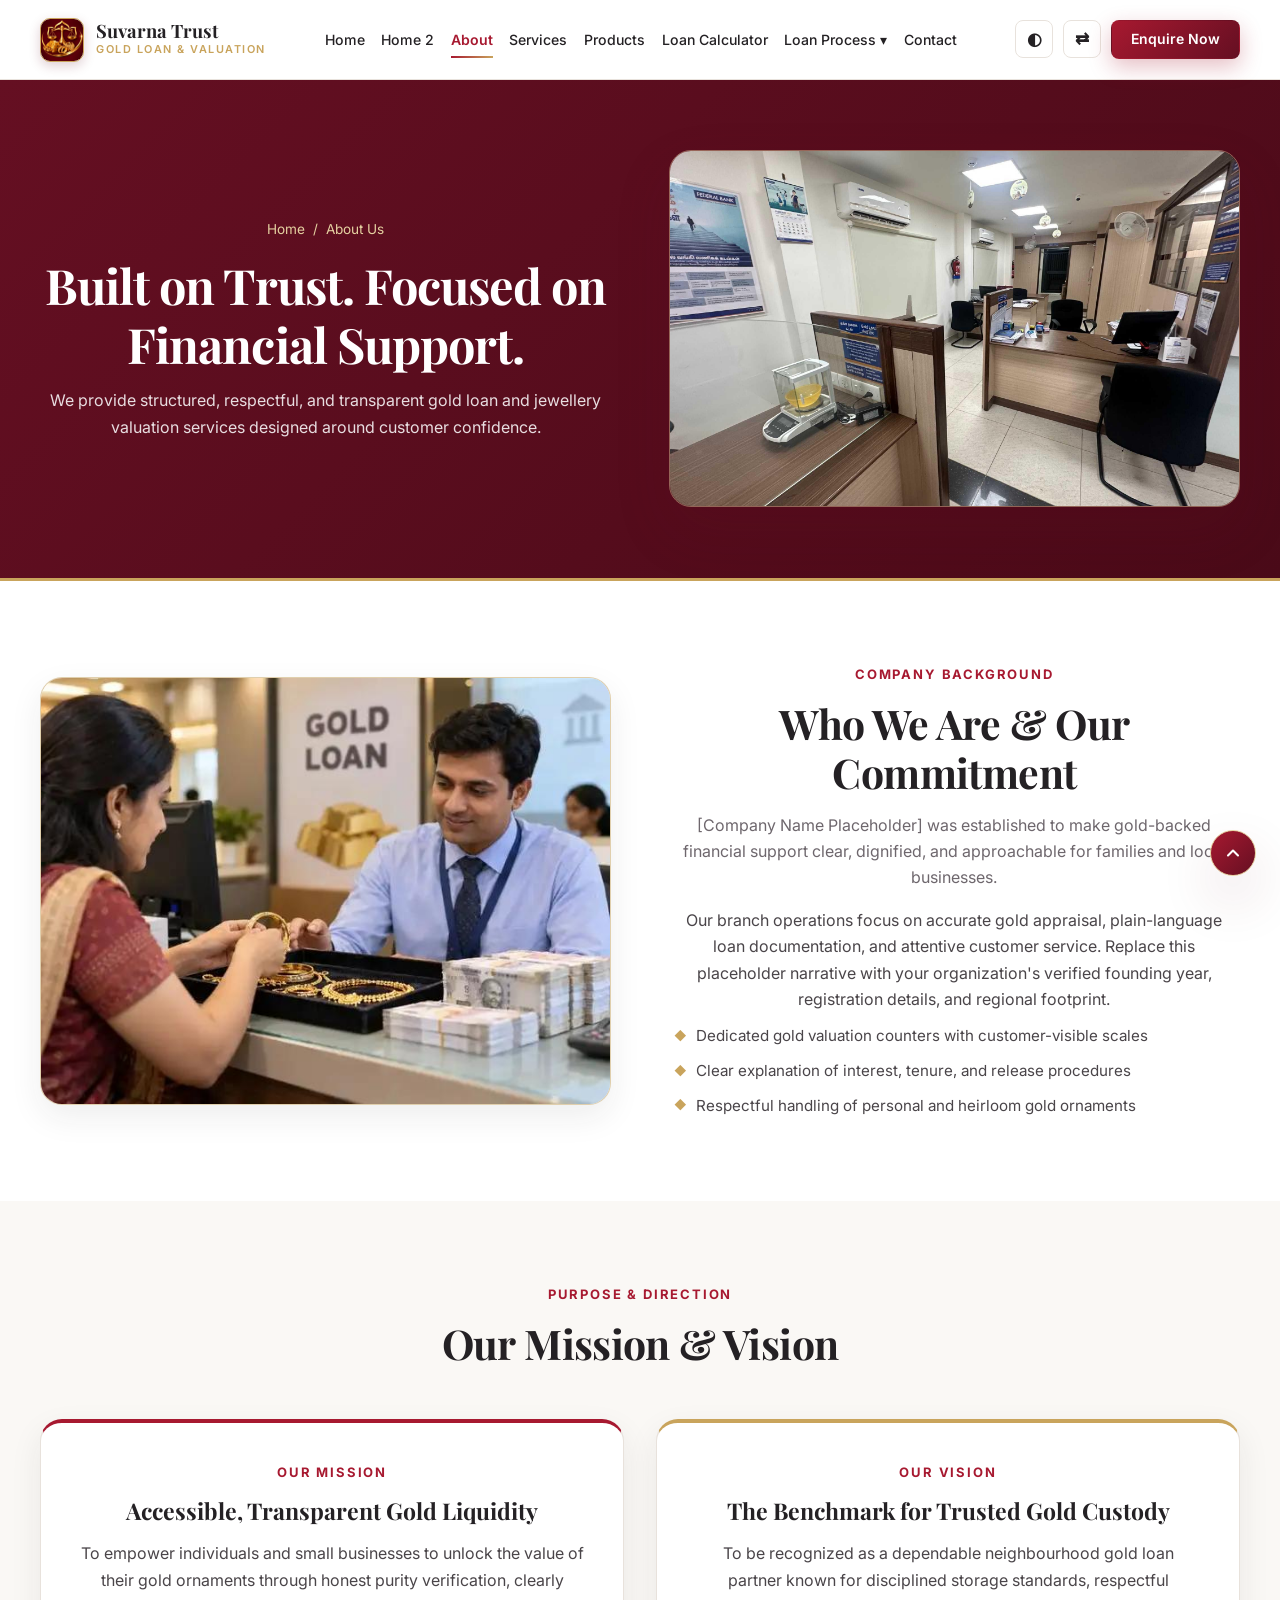
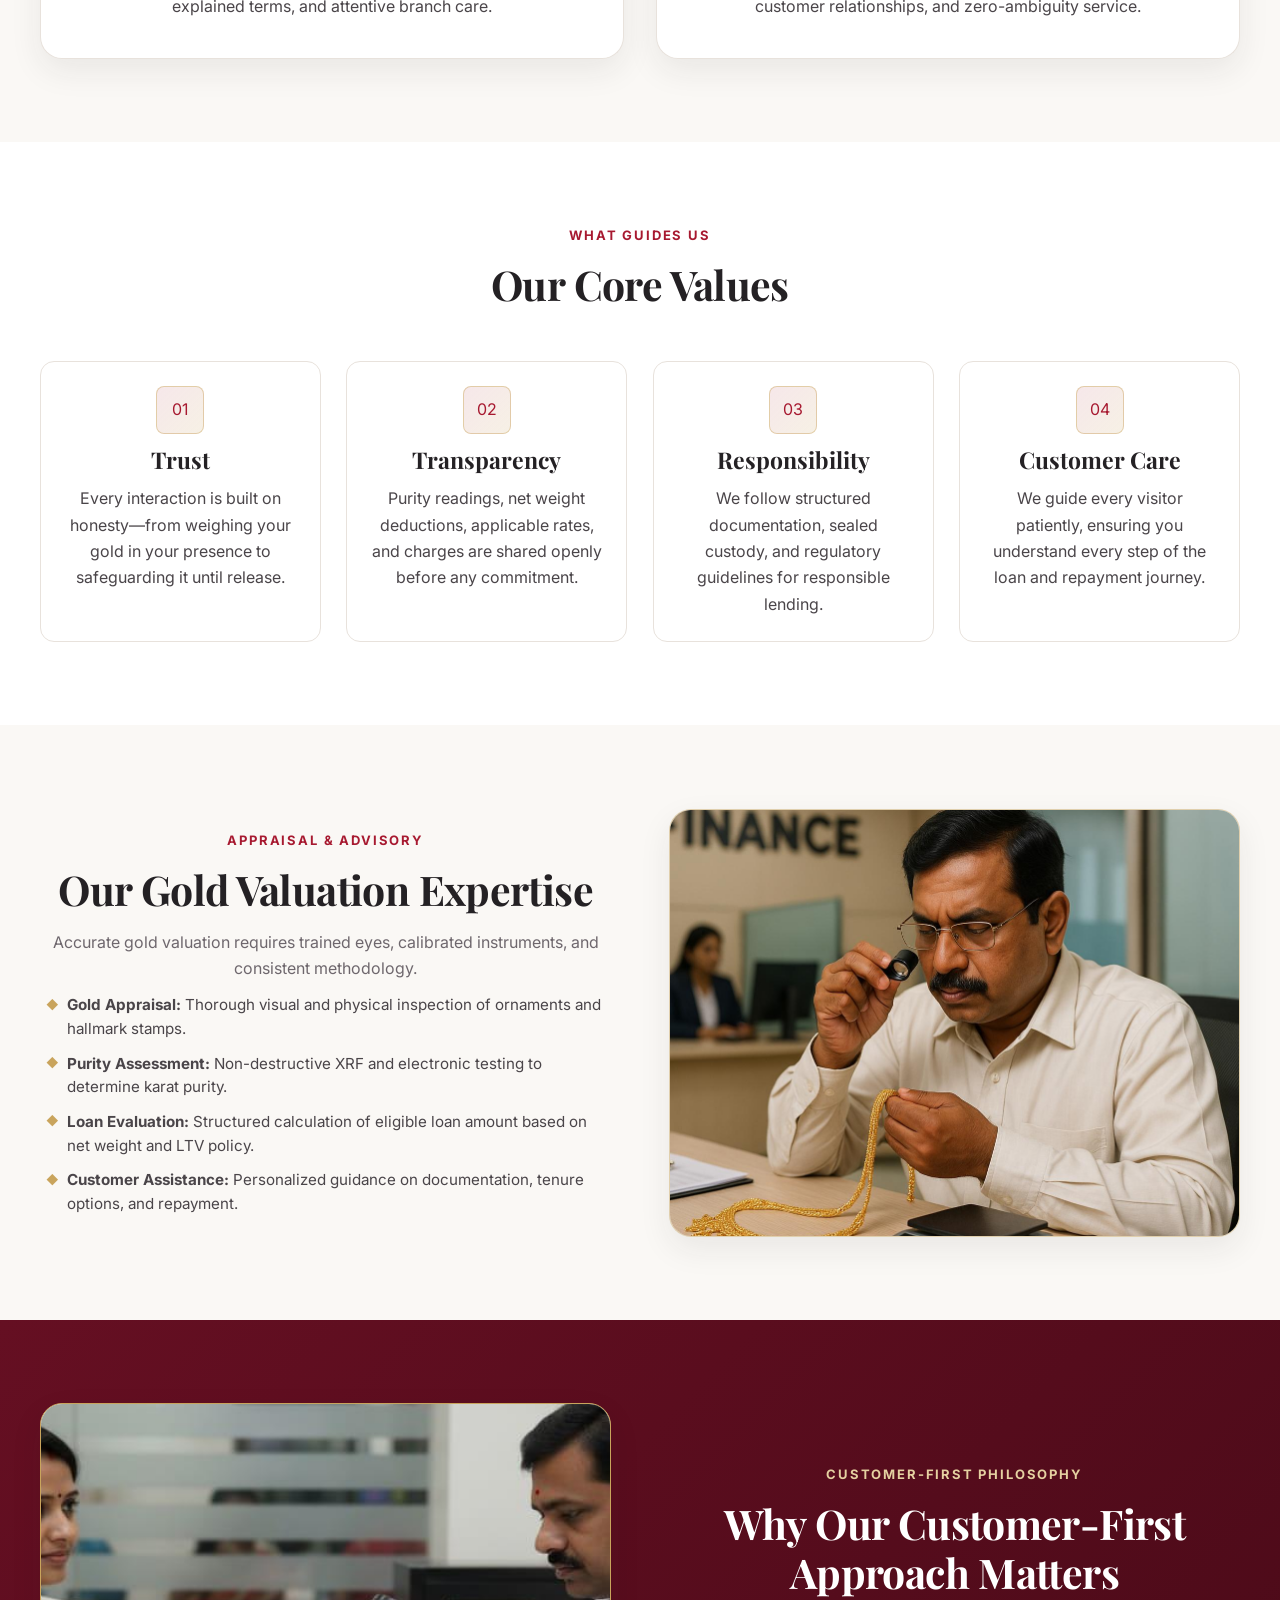
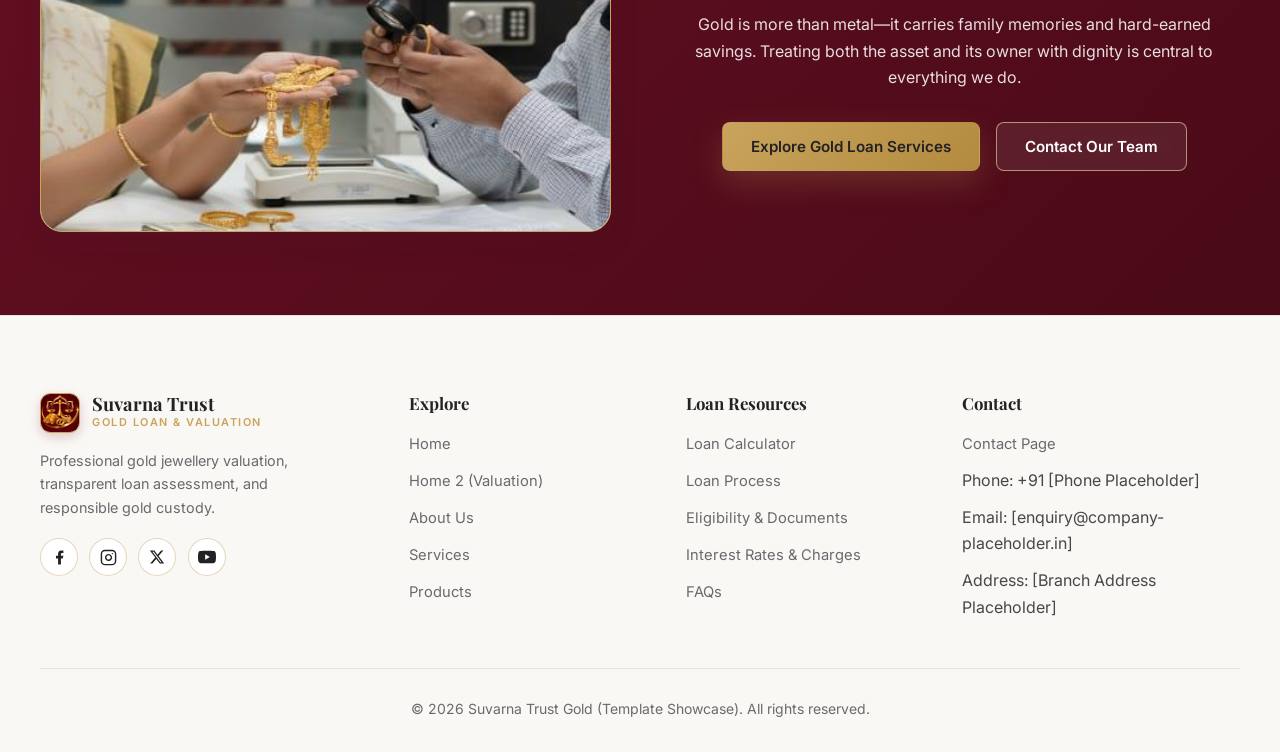
==== about.html @ f3087617 "Initial commit: Suvarna Trust Gold Loan & Pawn Broker website" ====
<!DOCTYPE html>
<html lang="en" dir="ltr" data-theme="light">
<head>
  <meta charset="UTF-8">
  <meta name="viewport" content="width=device-width, initial-scale=1.0">
  <title>About Us | Suvarna Trust Gold</title>
  <meta name="description" content="Learn about Suvarna Trust Gold's mission, vision, core values, and transparent gold appraisal expertise.">
  <link rel="icon" type="image/svg+xml" href="favicon.svg">
  <link rel="preconnect" href="https://fonts.googleapis.com">
  <link rel="preconnect" href="https://fonts.gstatic.com" crossorigin>
  <link href="https://fonts.googleapis.com/css2?family=Cormorant+Garamond:wght@600;700&family=Inter:wght@400;500;600;700&family=Manrope:wght@500;600;700&family=Playfair+Display:wght@600;700&display=swap" rel="stylesheet">
  <link rel="stylesheet" href="assets/css/style.css">
</head>
<body>

  <header class="site-header">
    <div class="container nav-inner">
      <a href="index.html" class="brand-logo" aria-label="Suvarna Trust Gold Home">
        <img src="images/brand-logo.jpg" alt="Suvarna Trust Logo" class="brand-logo-img">
        <span class="brand-text"><span class="brand-name">Suvarna Trust</span><span class="brand-tagline">Gold Loan &amp; Valuation</span></span>
      </a>
      <nav class="desktop-nav" aria-label="Main Navigation">
        <a href="index.html" class="nav-link">Home</a>
        <a href="home-2.html" class="nav-link">Home 2</a>
        <a href="about.html" class="nav-link active">About</a>
        <a href="services.html" class="nav-link">Services</a>
        <a href="products.html" class="nav-link">Products</a>
        <a href="loan-calculator.html" class="nav-link">Loan Calculator</a>
        <div class="nav-dropdown">
          <a href="loan-process.html" class="nav-link">Loan Process ▾</a>
          <div class="nav-dropdown-menu">
            <a href="loan-process.html">6-Step Loan Process</a>
            <a href="eligibility.html">Eligibility &amp; Documents</a>
            <a href="interest-rates.html">Interest Rates &amp; Charges</a>
            <a href="faqs.html">Frequently Asked Questions</a>
          </div>
        </div>
        <a href="contact.html" class="nav-link">Contact</a>
      </nav>
      <div class="nav-actions">
        <button type="button" class="icon-btn desktop-only" data-theme-toggle aria-label="Toggle dark mode"><span aria-hidden="true">◐</span> <span class="toggle-label">Dark</span></button>
        <button type="button" class="icon-btn desktop-only" data-rtl-toggle aria-label="Toggle RTL direction"><span aria-hidden="true">⇄</span> <span class="toggle-label">RTL</span></button>
        <button type="button" class="btn btn-primary btn-sm desktop-only" data-open-enquiry data-topic="About Page Enquiry">Enquire Now</button>
        <button type="button" class="hamburger-btn" data-drawer-open aria-label="Open mobile menu" aria-expanded="false">
          <svg width="22" height="22" viewBox="0 0 24 24" fill="none" stroke="currentColor" stroke-width="2"><line x1="3" y1="6" x2="21" y2="6"/><line x1="3" y1="12" x2="21" y2="12"/><line x1="3" y1="18" x2="21" y2="18"/></svg>
        </button>
      </div>
    </div>
  </header>

  <div class="mobile-drawer-backdrop" data-drawer-backdrop></div>
  <aside class="mobile-drawer" data-mobile-drawer aria-label="Mobile Navigation">
    <div class="mobile-drawer-header"><span class="brand-name">Suvarna Trust</span><button type="button" class="icon-btn" data-drawer-close aria-label="Close menu">✕</button></div>
    <nav class="mobile-nav-list">
      <a href="index.html">Home</a>
      <a href="home-2.html">Home 2</a>
      <a href="about.html" class="active">About</a>
      <a href="services.html">Services</a>
      <a href="products.html">Products</a>
      <a href="loan-calculator.html">Loan Calculator</a>
      <div class="mobile-dropdown">
        <button type="button" class="mobile-dropdown-trigger" data-mobile-dropdown-toggle aria-expanded="false">
          <span>Loan Process</span>
          <span class="mobile-dropdown-arrow" aria-hidden="true">
            <svg width="15" height="15" viewBox="0 0 24 24" fill="none" stroke="currentColor" stroke-width="2.5" stroke-linecap="round" stroke-linejoin="round"><polyline points="6 9 12 15 18 9"/></svg>
          </span>
        </button>
        <div class="mobile-dropdown-menu">
          <a href="loan-process.html">6-Step Loan Process</a>
          <a href="eligibility.html">Eligibility &amp; Documents</a>
          <a href="interest-rates.html">Interest Rates &amp; Charges</a>
          <a href="faqs.html">Frequently Asked Questions</a>
        </div>
      </div>
      <a href="contact.html">Contact</a>
    </nav>
    <div class="mobile-drawer-controls">
      <button type="button" class="icon-btn" data-theme-toggle style="flex:1">◐ <span class="toggle-label">Dark</span></button>
      <button type="button" class="icon-btn" data-rtl-toggle style="flex:1">⇄ <span class="toggle-label">RTL</span></button>
    </div>
    <button type="button" class="btn btn-primary" data-open-enquiry data-topic="Mobile Drawer Enquiry" style="width:100%">Enquire Now</button>
  </aside>

  <main>
    <!-- SECTION 01 — ABOUT HERO (image-28.png) -->
    <section class="page-hero">
      <div class="container grid-split">
        <div>
          <nav class="breadcrumb" aria-label="Breadcrumb"><a href="index.html">Home</a> <span>/</span> <span>About Us</span></nav>
          <h1>Built on Trust. Focused on Financial Support.</h1>
          <p>We provide structured, respectful, and transparent gold loan and jewellery valuation services designed around customer confidence.</p>
        </div>
        <div class="page-hero-media">
          <img src="images/image-28.png" alt="Professional gold loan branch counter and enclosed appraisal station">
        </div>
      </div>
    </section>

    <!-- SECTION 02 — OUR COMPANY STORY (image-2.png) -->
    <section class="section">
      <div class="container grid-split">
        <div class="feature-image-frame reveal">
          <img src="images/image-2.png" alt="Customer consulting with gold loan officer at branch desk" loading="lazy">
        </div>
        <div class="reveal">
          <span class="section-eyebrow">Company Background</span>
          <h2>Who We Are &amp; Our Commitment</h2>
          <p class="section-lead">[Company Name Placeholder] was established to make gold-backed financial support clear, dignified, and approachable for families and local businesses.</p>
          <p class="mt-2">Our branch operations focus on accurate gold appraisal, plain-language loan documentation, and attentive customer service. Replace this placeholder narrative with your organization's verified founding year, registration details, and regional footprint.</p>
          <ul class="spec-list mt-3">
            <li>Dedicated gold valuation counters with customer-visible scales</li>
            <li>Clear explanation of interest, tenure, and release procedures</li>
            <li>Respectful handling of personal and heirloom gold ornaments</li>
          </ul>
        </div>
      </div>
    </section>

    <!-- SECTION 03 — OUR MISSION & VISION (2 large visual panels) -->
    <section class="section section-alt">
      <div class="container">
        <div class="section-header centered reveal">
          <span class="section-eyebrow">Purpose &amp; Direction</span>
          <h2>Our Mission &amp; Vision</h2>
        </div>
        <div class="grid-2">
          <article class="panel reveal" style="border-top:4px solid var(--ruby);">
            <span class="section-eyebrow">Our Mission</span>
            <h3>Accessible, Transparent Gold Liquidity</h3>
            <p class="mt-2">To empower individuals and small businesses to unlock the value of their gold ornaments through honest purity verification, clearly explained terms, and attentive branch care.</p>
          </article>
          <article class="panel reveal" style="border-top:4px solid var(--champagne);">
            <span class="section-eyebrow">Our Vision</span>
            <h3>The Benchmark for Trusted Gold Custody</h3>
            <p class="mt-2">To be recognized as a dependable neighbourhood gold loan partner known for disciplined storage standards, respectful customer relationships, and zero-ambiguity service.</p>
          </article>
        </div>
      </div>
    </section>

    <!-- SECTION 04 — OUR CORE VALUES (4 modules) -->
    <section class="section">
      <div class="container">
        <div class="section-header centered reveal">
          <span class="section-eyebrow">What Guides Us</span>
          <h2>Our Core Values</h2>
        </div>
        <div class="grid-4">
          <article class="card reveal" data-tilt-card>
            <div class="card-body">
              <div class="icon-box">01</div>
              <h3>Trust</h3>
              <p>Every interaction is built on honesty—from weighing your gold in your presence to safeguarding it until release.</p>
            </div>
          </article>
          <article class="card reveal" data-tilt-card>
            <div class="card-body">
              <div class="icon-box">02</div>
              <h3>Transparency</h3>
              <p>Purity readings, net weight deductions, applicable rates, and charges are shared openly before any commitment.</p>
            </div>
          </article>
          <article class="card reveal" data-tilt-card>
            <div class="card-body">
              <div class="icon-box">03</div>
              <h3>Responsibility</h3>
              <p>We follow structured documentation, sealed custody, and regulatory guidelines for responsible lending.</p>
            </div>
          </article>
          <article class="card reveal" data-tilt-card>
            <div class="card-body">
              <div class="icon-box">04</div>
              <h3>Customer Care</h3>
              <p>We guide every visitor patiently, ensuring you understand every step of the loan and repayment journey.</p>
            </div>
          </article>
        </div>
      </div>
    </section>

    <!-- SECTION 05 — OUR EXPERTISE (image-11.png) -->
    <section class="section section-alt">
      <div class="container grid-split">
        <div class="reveal">
          <span class="section-eyebrow">Appraisal &amp; Advisory</span>
          <h2>Our Gold Valuation Expertise</h2>
          <p class="section-lead">Accurate gold valuation requires trained eyes, calibrated instruments, and consistent methodology.</p>
          <ul class="spec-list mt-3">
            <li><strong>Gold Appraisal:</strong> Thorough visual and physical inspection of ornaments and hallmark stamps.</li>
            <li><strong>Purity Assessment:</strong> Non-destructive XRF and electronic testing to determine karat purity.</li>
            <li><strong>Loan Evaluation:</strong> Structured calculation of eligible loan amount based on net weight and LTV policy.</li>
            <li><strong>Customer Assistance:</strong> Personalized guidance on documentation, tenure options, and repayment.</li>
          </ul>
        </div>
        <div class="feature-image-frame reveal">
          <img src="images/image-11.png" alt="Senior gold appraiser inspecting gold necklace with jeweller loupe" loading="lazy">
        </div>
      </div>
    </section>

    <!-- SECTION 06 — WHY OUR APPROACH MATTERS (image-27.png) -->
    <section class="section section-burgundy">
      <div class="container grid-split">
        <div class="feature-image-frame reveal" style="border-color:var(--champagne);">
          <img src="images/image-27.png" alt="Customer and appraiser inspecting gold bangles together at branch" loading="lazy">
        </div>
        <div class="reveal">
          <span class="section-eyebrow">Customer-First Philosophy</span>
          <h2>Why Our Customer-First Approach Matters</h2>
          <p class="section-lead">Gold is more than metal—it carries family memories and hard-earned savings. Treating both the asset and its owner with dignity is central to everything we do.</p>
          <div class="btn-group mt-4">
            <a href="services.html" class="btn btn-gold">Explore Gold Loan Services</a>
            <a href="contact.html" class="btn btn-outline-light">Contact Our Team</a>
          </div>
        </div>
      </div>
    </section>
  </main>
  <footer class="site-footer">
    <div class="container">
      <div class="footer-grid">
        <div>
          <a href="index.html" class="brand-logo mb-2">
            <img src="images/brand-logo.jpg" alt="Suvarna Trust Logo" class="brand-logo-img is-footer">
            <span class="brand-text">
              <span class="brand-name">Suvarna Trust</span>
              <span class="brand-tagline">Gold Loan &amp; Valuation</span>
            </span>
          </a>
          <p style="font-size:0.9rem;color:var(--text-muted);max-width:300px;">Professional gold jewellery valuation, transparent loan assessment, and responsible gold custody.</p>
          <div class="social-links" aria-label="Social Media Links">
            <a href="contact.html" class="social-link" aria-label="Facebook" title="Facebook">
              <svg width="17" height="17" viewBox="0 0 24 24" fill="currentColor" aria-hidden="true"><path d="M14 13.5h2.5l1-4H14v-2c0-1.03 0-2 2-2h1.5V2.14c-.326-.043-1.557-.14-2.857-.14C11.928 2 10 3.657 10 6.7v2.8H7v4h3V22h4v-8.5z"/></svg>
            </a>
            <a href="contact.html" class="social-link" aria-label="Instagram" title="Instagram">
              <svg width="17" height="17" viewBox="0 0 24 24" fill="none" stroke="currentColor" stroke-width="2" stroke-linecap="round" stroke-linejoin="round" aria-hidden="true"><rect x="2" y="2" width="20" height="20" rx="5" ry="5"/><path d="M16 11.37A4 4 0 1 1 12.63 8 4 4 0 0 1 16 11.37z"/><line x1="17.5" y1="6.5" x2="17.51" y2="6.5"/></svg>
            </a>
            <a href="contact.html" class="social-link" aria-label="X" title="X">
              <svg width="16" height="16" viewBox="0 0 24 24" fill="currentColor" aria-hidden="true"><path d="M18.244 2.25h3.308l-7.227 8.26 8.502 11.24H16.17l-5.214-6.817L4.99 21.75H1.68l7.73-8.835L1.254 2.25H8.08l4.713 6.231zm-1.161 17.52h1.833L7.084 4.126H5.117z"/></svg>
            </a>
            <a href="contact.html" class="social-link" aria-label="YouTube" title="YouTube">
              <svg width="18" height="18" viewBox="0 0 24 24" fill="currentColor" aria-hidden="true"><path d="M23.498 6.186a3.016 3.016 0 0 0-2.122-2.136C19.505 3.545 12 3.545 12 3.545s-7.505 0-9.377.505A3.017 3.017 0 0 0 .502 6.186C0 8.07 0 12 0 12s0 3.93.502 5.814a3.016 3.016 0 0 0 2.122 2.136c1.871.505 9.376.505 9.376.505s7.505 0 9.377-.505a3.015 3.015 0 0 0 2.122-2.136C24 15.93 24 12 24 12s0-3.93-.502-5.814zM9.545 15.568V8.432L15.818 12l-6.273 3.568z"/></svg>
            </a>
          </div>
        </div>
        <div>
          <h4 class="footer-heading">Explore</h4>
          <ul class="footer-links">
            <li><a href="index.html">Home</a></li>
            <li><a href="home-2.html">Home 2 (Valuation)</a></li>
            <li><a href="about.html">About Us</a></li>
            <li><a href="services.html">Services</a></li>
            <li><a href="products.html">Products</a></li>
          </ul>
        </div>
        <div>
          <h4 class="footer-heading">Loan Resources</h4>
          <ul class="footer-links">
            <li><a href="loan-calculator.html">Loan Calculator</a></li>
            <li><a href="loan-process.html">Loan Process</a></li>
            <li><a href="eligibility.html">Eligibility &amp; Documents</a></li>
            <li><a href="interest-rates.html">Interest Rates &amp; Charges</a></li>
            <li><a href="faqs.html">FAQs</a></li>
          </ul>
        </div>
        <div>
          <h4 class="footer-heading">Contact</h4>
          <ul class="footer-links">
            <li><a href="contact.html">Contact Page</a></li>
            <li>Phone: +91 [Phone Placeholder]</li>
            <li>Email: [enquiry@company-placeholder.in]</li>
            <li>Address: [Branch Address Placeholder]</li>
          </ul>
        </div>
      </div>
      <div class="footer-bottom">
        <span>© 2026 Suvarna Trust Gold (Template Showcase). All rights reserved.</span>
      </div>
    </div>
  </footer>

  <div class="modal-backdrop" id="enquiryModal" role="dialog" aria-modal="true" aria-labelledby="enquiryModalTitle">
    <div class="modal-dialog">
      <div class="modal-header"><h3 id="enquiryModalTitle">Gold Loan Enquiry</h3><button type="button" class="icon-btn" data-close-modal aria-label="Close modal">✕</button></div>
      <form data-validate-enquiry novalidate>
        <div class="form-grid">
          <div class="form-group full"><label class="form-label" for="modalEnquiryTopic">Enquiry Topic</label><input id="modalEnquiryTopic" type="text" class="form-control" value="Gold Loan Enquiry" readonly></div>
          <div class="form-group"><label class="form-label" for="m-name">Full Name *</label><input id="m-name" type="text" class="form-control" required><span class="form-error"></span></div>
          <div class="form-group"><label class="form-label" for="m-mobile">Mobile Number *</label><input id="m-mobile" type="tel" class="form-control" data-indian-mobile required><span class="form-error"></span></div>
          <div class="form-group full"><label class="form-label" for="m-notes">Notes</label><textarea id="m-notes" rows="3" class="form-control"></textarea></div>
          <div class="form-group full"><button type="submit" class="btn btn-primary" style="width:100%;">Submit Demo Enquiry</button></div>
        </div>
        <div class="form-success-banner" role="status"><strong>Demo Confirmation:</strong> Your enquiry has been validated in this demo website.</div>
      </form>
    </div>
  </div>

  <script src="assets/js/main.js"></script>
  <script src="assets/js/interactions.js"></script>
</body>
</html>
---- assets/css/style.css ----
/* ==========================================================================
   SUVARNA TRUST GOLD — PREMIUM GOLD LOAN & PAWN BROKERAGE STYLESHEET
   Colour Palette: Ruby Red (#A71930) + Burgundy (#650F22) + White + Champagne Gold (#C9A45C)
   Strict Rule: Zero Green. Full Dark/Light Mode + Full RTL/LTR Logical Properties.
   ========================================================================== */

:root {
  /* Core Brand Colours */
  --ruby: #A71930;
  --ruby-hover: #8E1428;
  --burgundy: #650F22;
  --burgundy-deep: #4A0A18;
  --secondary-red: #C52B42;
  --champagne: #C9A45C;
  --soft-gold: #E5D1A1;
  --gold-muted: rgba(201, 164, 92, 0.16);

  /* Light Mode Surfaces & Text */
  --bg-primary: #FFFFFF;
  --bg-secondary: #FAF8F5;
  --bg-tertiary: #F2F1EF;
  --bg-card: #FFFFFF;
  --bg-card-alt: #FAF8F5;
  --bg-dark-section: #650F22;
  --bg-nav-solid: rgba(255, 255, 255, 0.96);

  --text-heading: #242124;
  --text-body: #4A4549;
  --text-muted: #6E676D;
  --text-on-dark: #FFFFFF;
  --text-on-dark-muted: #E8DDE0;

  --border-color: #E8E2DC;
  --border-gold: rgba(201, 164, 92, 0.45);
  --shadow-sm: 0 4px 16px rgba(36, 33, 36, 0.05);
  --shadow-md: 0 12px 32px rgba(36, 33, 36, 0.08);
  --shadow-lg: 0 24px 56px rgba(101, 15, 34, 0.14);
  --shadow-gold: 0 12px 32px rgba(201, 164, 92, 0.22);

  /* Typography */
  --font-display: 'Playfair Display', 'Cormorant Garamond', Georgia, serif;
  --font-editorial: 'Cormorant Garamond', 'Playfair Display', Georgia, serif;
  --font-body: 'Inter', 'Manrope', -apple-system, BlinkMacSystemFont, sans-serif;

  /* Spacing & Layout */
  --container-max: 1280px;
  --nav-height: 80px;
  --radius-sm: 8px;
  --radius-md: 14px;
  --radius-lg: 22px;
  --radius-xl: 32px;

  /* Transitions */
  --ease-premium: cubic-bezier(0.22, 1, 0.36, 1);
}

[data-theme="dark"] {
  --bg-primary: #181518;
  --bg-secondary: #221E22;
  --bg-tertiary: #2C272C;
  --bg-card: #242024;
  --bg-card-alt: #2A252A;
  --bg-dark-section: #4A0A18;
  --bg-nav-solid: rgba(24, 21, 24, 0.96);

  --text-heading: #FFFFFF;
  --text-body: #E4DFE3;
  --text-muted: #B8B0B6;
  --text-on-dark: #FFFFFF;
  --text-on-dark-muted: #E8DDE0;

  --border-color: #3B343B;
  --border-gold: rgba(201, 164, 92, 0.4);
  --shadow-sm: 0 4px 16px rgba(0, 0, 0, 0.28);
  --shadow-md: 0 12px 32px rgba(0, 0, 0, 0.38);
  --shadow-lg: 0 24px 56px rgba(0, 0, 0, 0.5);
}

/* ==========================================================================
   BASE RESET & ACCESSIBILITY
   ========================================================================== */
*, *::before, *::after {
  box-sizing: border-box;
  margin: 0;
  padding: 0;
}

html {
  scroll-behavior: smooth;
  font-size: 16px;
  overflow-x: clip;
}

body {
  font-family: var(--font-body);
  background-color: var(--bg-primary);
  color: var(--text-body);
  line-height: 1.65;
  overflow-x: clip;
  padding-top: var(--nav-height);
  transition: background-color 0.35s var(--ease-premium), color 0.35s var(--ease-premium);
  -webkit-font-smoothing: antialiased;
}

img {
  display: block;
  max-width: 100%;
  height: auto;
}

a {
  color: inherit;
  text-decoration: none;
}

button, input, select, textarea {
  font-family: inherit;
  font-size: inherit;
}

ul, ol {
  list-style: none;
}

:focus-visible {
  outline: 2px solid var(--champagne);
  outline-offset: 3px;
}

/* Respect reduced motion */
@media (prefers-reduced-motion: reduce) {
  *, *::before, *::after {
    animation-duration: 0.01ms !important;
    animation-iteration-count: 1 !important;
    transition-duration: 0.01ms !important;
    scroll-behavior: auto !important;
  }
}

/* ==========================================================================
   TYPOGRAPHY & CONTAINER
   ========================================================================== */
.container {
  width: 100%;
  max-width: var(--container-max);
  margin-inline: auto;
  padding-inline: clamp(1rem, 4vw, 2.5rem);
}

h1, h2, h3, h4, .font-display {
  font-family: var(--font-display);
  color: var(--text-heading);
  line-height: 1.2;
  font-weight: 700;
  text-align: center;
}

main p {
  text-align: center;
}

h1 { font-size: clamp(2.15rem, 4.4vw, 3.85rem); letter-spacing: -0.02em; }
h2 { font-size: clamp(1.75rem, 3.2vw, 2.85rem); letter-spacing: -0.015em; }
h3 { font-size: clamp(1.2rem, 1.8vw, 1.55rem); }
h4 { font-size: clamp(1.05rem, 1.3vw, 1.25rem); }

.section-eyebrow {
  display: flex;
  align-items: center;
  justify-content: center;
  gap: 0.6rem;
  font-size: 0.8125rem;
  font-weight: 700;
  text-transform: uppercase;
  letter-spacing: 0.14em;
  color: var(--ruby);
  margin-bottom: 0.85rem;
  text-align: center;
}

[data-theme="dark"] .section-eyebrow {
  color: var(--soft-gold);
}

.section-eyebrow::before {
  display: none;
}

.section-header {
  max-width: 740px;
  margin-inline: auto;
  text-align: center;
  margin-bottom: clamp(2.25rem, 4vw, 3.5rem);
}

.section-header.centered {
  margin-inline: auto;
  text-align: center;
}

.section-lead {
  font-size: clamp(1rem, 1.25vw, 1.15rem);
  color: var(--text-muted);
  margin-top: 0.9rem;
  text-align: center;
}

.section {
  padding-block: clamp(3.75rem, 6.5vw, 6rem);
  position: relative;
}

.section-alt {
  background-color: var(--bg-secondary);
}

.section-burgundy {
  background: linear-gradient(135deg, var(--burgundy) 0%, var(--burgundy-deep) 100%);
  color: var(--text-on-dark);
}

.section-burgundy h1,
.section-burgundy h2,
.section-burgundy h3,
.section-burgundy h4 {
  color: var(--text-on-dark);
}

.section-burgundy .section-eyebrow {
  color: var(--soft-gold);
}

.section-burgundy .section-eyebrow::before {
  background: var(--champagne);
}

.section-burgundy .section-lead,
.section-burgundy p {
  color: var(--text-on-dark-muted);
}

/* ==========================================================================
   BUTTONS & INTERACTIVE CTAs
   ========================================================================== */
.btn {
  display: inline-flex;
  align-items: center;
  justify-content: center;
  gap: 0.55rem;
  padding: 0.9rem 1.75rem;
  border-radius: var(--radius-sm);
  font-weight: 600;
  font-size: 0.95rem;
  line-height: 1.2;
  cursor: pointer;
  border: 1.5px solid transparent;
  transition: transform 0.25s var(--ease-premium), background-color 0.25s ease, border-color 0.25s ease, box-shadow 0.25s ease, color 0.25s ease;
  white-space: nowrap;
}

.btn-primary {
  background: linear-gradient(135deg, var(--ruby) 0%, var(--burgundy) 100%);
  color: #FFFFFF;
  box-shadow: 0 8px 22px rgba(167, 25, 48, 0.28);
}

.btn-primary:hover {
  background: linear-gradient(135deg, var(--secondary-red) 0%, var(--ruby) 100%);
  transform: translateY(-2px);
  box-shadow: 0 12px 28px rgba(167, 25, 48, 0.36);
}

.btn-gold {
  background: linear-gradient(135deg, var(--champagne) 0%, #B38A3F 100%);
  color: #242124;
  box-shadow: var(--shadow-gold);
}

.btn-gold:hover {
  background: linear-gradient(135deg, var(--soft-gold) 0%, var(--champagne) 100%);
  transform: translateY(-2px);
}

.btn-outline {
  background: transparent;
  border-color: var(--ruby);
  color: var(--ruby);
}

[data-theme="dark"] .btn-outline {
  border-color: var(--soft-gold);
  color: var(--soft-gold);
}

.btn-outline:hover {
  background: var(--ruby);
  color: #FFFFFF;
  border-color: var(--ruby);
  transform: translateY(-2px);
}

.btn-outline-light {
  background: rgba(255, 255, 255, 0.08);
  border-color: rgba(229, 209, 161, 0.65);
  color: #FFFFFF;
  backdrop-filter: blur(8px);
}

.btn-outline-light:hover {
  background: var(--champagne);
  color: #242124;
  border-color: var(--champagne);
  transform: translateY(-2px);
}

.btn-sm {
  padding: 0.65rem 1.2rem;
  font-size: 0.875rem;
}

.btn-group {
  display: flex;
  flex-wrap: wrap;
  gap: 1rem;
  align-items: center;
  justify-content: center;
}

@media (max-width: 1080px) {
  .btn-group,
  .hero-sweep-actions {
    flex-direction: column;
    align-items: stretch;
    width: 100%;
    max-width: 320px;
    margin-inline: auto;
  }
  .btn-group .btn,
  .hero-sweep-actions .btn {
    width: 100%;
    justify-content: center;
  }
}

/* ==========================================================================
   STICKY HEADER & NAVIGATION
   ========================================================================== */
.site-header {
  position: fixed;
  top: 0;
  inset-inline: 0;
  width: 100%;
  z-index: 1000;
  height: var(--nav-height);
  background: var(--bg-nav-solid);
  backdrop-filter: blur(14px);
  border-bottom: 1px solid var(--border-color);
  transition: background-color 0.3s ease, box-shadow 0.3s ease, border-color 0.3s ease;
}

.site-header.is-transparent {
  background: rgba(74, 10, 24, 0.72);
  border-bottom-color: rgba(201, 164, 92, 0.25);
}

.site-header.is-transparent .nav-link,
.site-header.is-transparent .brand-name,
.site-header.is-transparent .brand-tagline,
.site-header.is-transparent .icon-btn,
.site-header.is-transparent .hamburger-btn {
  color: #FFFFFF;
}

.site-header.is-scrolled {
  background: var(--bg-nav-solid);
  box-shadow: var(--shadow-sm);
  border-bottom-color: var(--border-color);
}

.nav-inner {
  display: flex;
  align-items: center;
  justify-content: space-between;
  height: 100%;
  gap: 1rem;
}

.brand-logo {
  display: flex;
  align-items: center;
  gap: 0.75rem;
  flex-shrink: 0;
}

.brand-logo-img {
  width: 44px;
  height: 44px;
  border-radius: 10px;
  object-fit: cover;
  border: 1.5px solid var(--champagne);
  box-shadow: 0 4px 12px rgba(101, 15, 34, 0.2);
  flex-shrink: 0;
}

.brand-logo-img.is-footer {
  width: 40px;
  height: 40px;
}

.brand-text {
  display: flex;
  flex-direction: column;
}

.brand-name {
  font-family: var(--font-display);
  font-size: 1.15rem;
  font-weight: 700;
  color: var(--text-heading);
  line-height: 1.15;
}

.brand-tagline {
  font-size: 0.68rem;
  text-transform: uppercase;
  letter-spacing: 0.14em;
  color: var(--champagne);
  font-weight: 600;
}

.desktop-nav {
  display: flex;
  align-items: center;
  gap: clamp(0.65rem, 1.3vw, 1.35rem);
}

.nav-link {
  position: relative;
  font-size: 0.88rem;
  font-weight: 500;
  color: var(--text-heading);
  padding-block: 0.4rem;
  white-space: nowrap;
  transition: color 0.25s ease;
}

.nav-link::after {
  content: "";
  position: absolute;
  inset-inline-start: 0;
  bottom: 0;
  width: 0;
  height: 2px;
  background: linear-gradient(90deg, var(--ruby), var(--champagne));
  transition: width 0.3s var(--ease-premium);
}

.nav-link:hover::after,
.nav-link.active::after {
  width: 100%;
}

.nav-link.active {
  color: var(--ruby);
  font-weight: 600;
}

[data-theme="dark"] .nav-link.active {
  color: var(--soft-gold);
}

.site-header.is-transparent .nav-link.active {
  color: var(--soft-gold);
}

/* Dropdown in Nav */
.nav-dropdown {
  position: relative;
}

.nav-dropdown-menu {
  position: absolute;
  top: 100%;
  inset-inline-start: 0;
  min-width: 220px;
  background: var(--bg-card);
  border: 1px solid var(--border-color);
  border-radius: var(--radius-md);
  padding: 0.5rem;
  box-shadow: var(--shadow-lg);
  opacity: 0;
  visibility: hidden;
  transform: translateY(8px);
  transition: all 0.25s var(--ease-premium);
  z-index: 100;
}

.nav-dropdown:hover .nav-dropdown-menu,
.nav-dropdown:focus-within .nav-dropdown-menu {
  opacity: 1;
  visibility: visible;
  transform: translateY(0);
}

.nav-dropdown-menu a {
  display: block;
  padding: 0.6rem 0.9rem;
  border-radius: var(--radius-sm);
  font-size: 0.875rem;
  color: var(--text-body);
  transition: background-color 0.2s ease, color 0.2s ease;
}

.nav-dropdown-menu a:hover,
.nav-dropdown-menu a.active {
  background: var(--bg-secondary);
  color: var(--ruby);
}

[data-theme="dark"] .nav-dropdown-menu a:hover,
[data-theme="dark"] .nav-dropdown-menu a.active {
  color: var(--soft-gold);
}

.nav-actions {
  display: flex;
  align-items: center;
  gap: 0.6rem;
  flex-shrink: 0;
}

.icon-btn {
  display: inline-flex;
  align-items: center;
  justify-content: center;
  width: 38px;
  height: 38px;
  padding-inline: 0;
  border-radius: var(--radius-sm);
  border: 1px solid var(--border-color);
  background: transparent;
  color: var(--text-heading);
  font-size: 1.05rem;
  font-weight: 600;
  cursor: pointer;
  transition: border-color 0.2s ease, background-color 0.2s ease, color 0.2s ease;
}

.icon-btn .toggle-label {
  display: none;
}

.site-header.is-transparent .icon-btn {
  border-color: rgba(229, 209, 161, 0.35);
}

.icon-btn:hover {
  border-color: var(--champagne);
  background: var(--gold-muted);
}

.hamburger-btn {
  display: none;
  align-items: center;
  justify-content: center;
  width: 42px;
  height: 42px;
  border-radius: var(--radius-sm);
  border: 1px solid var(--border-color);
  background: transparent;
  color: var(--text-heading);
  cursor: pointer;
}

/* Mobile Drawer */
.mobile-drawer-backdrop {
  position: fixed;
  inset: 0;
  background: rgba(24, 21, 24, 0.62);
  backdrop-filter: blur(4px);
  z-index: 1100;
  opacity: 0;
  visibility: hidden;
  transition: all 0.3s ease;
}

.mobile-drawer-backdrop.open {
  opacity: 1;
  visibility: visible;
}

.mobile-drawer {
  position: fixed;
  top: 0;
  inset-inline-end: 0;
  width: min(340px, 88vw);
  height: 100dvh;
  background: var(--bg-primary);
  border-inline-start: 1px solid var(--border-color);
  z-index: 1200;
  padding: 1.5rem;
  display: flex;
  flex-direction: column;
  gap: 1.25rem;
  overflow-y: auto;
  transform: translateX(100%);
  transition: transform 0.35s var(--ease-premium);
}

[dir="rtl"] .mobile-drawer {
  transform: translateX(-100%);
}

.mobile-drawer.open {
  transform: translateX(0);
}

.mobile-drawer-header {
  display: flex;
  align-items: center;
  justify-content: space-between;
  padding-bottom: 1rem;
  border-bottom: 1px solid var(--border-color);
}

.mobile-nav-list {
  display: flex;
  flex-direction: column;
  gap: 0.35rem;
}

.mobile-nav-list a {
  display: block;
  padding: 0.75rem 1rem;
  border-radius: var(--radius-sm);
  font-weight: 500;
  color: var(--text-heading);
  text-align: start;
  transition: background-color 0.2s ease, color 0.2s ease;
}

.mobile-nav-list a.active,
.mobile-nav-list a:hover {
  background: var(--bg-secondary);
  color: var(--ruby);
}

[data-theme="dark"] .mobile-nav-list a.active {
  color: var(--soft-gold);
}

/* Mobile & Tablet Sidebar Loan Process Dropdown */
.mobile-dropdown {
  display: flex;
  flex-direction: column;
}

.mobile-dropdown-trigger {
  width: 100%;
  display: flex;
  align-items: center;
  justify-content: space-between;
  gap: 0.75rem;
  padding: 0.75rem 1rem;
  border-radius: var(--radius-sm);
  border: none;
  background: transparent;
  font-weight: 500;
  color: var(--text-heading);
  text-align: start;
  cursor: pointer;
  transition: background-color 0.2s ease, color 0.2s ease;
}

.mobile-dropdown-trigger:hover,
.mobile-dropdown.open .mobile-dropdown-trigger,
.mobile-dropdown-trigger.active {
  background: var(--bg-secondary);
  color: var(--ruby);
}

[data-theme="dark"] .mobile-dropdown-trigger:hover,
[data-theme="dark"] .mobile-dropdown.open .mobile-dropdown-trigger,
[data-theme="dark"] .mobile-dropdown-trigger.active {
  color: var(--soft-gold);
}

.mobile-dropdown-arrow {
  display: inline-flex;
  align-items: center;
  justify-content: center;
  transition: transform 0.25s var(--ease-premium);
  flex-shrink: 0;
}

.mobile-dropdown.open .mobile-dropdown-arrow {
  transform: rotate(180deg);
}

.mobile-dropdown-menu {
  display: flex;
  flex-direction: column;
  gap: 0.25rem;
  max-height: 0;
  overflow: hidden;
  padding-inline-start: 0.85rem;
  margin-inline-start: 1rem;
  border-inline-start: 2px solid var(--border-gold);
  transition: max-height 0.3s var(--ease-premium), margin-top 0.3s ease;
}

.mobile-dropdown.open .mobile-dropdown-menu {
  max-height: 320px;
  margin-top: 0.35rem;
}

.mobile-dropdown-menu a {
  padding: 0.6rem 0.85rem;
  font-size: 0.9rem;
}

.mobile-drawer-controls {
  display: flex;
  gap: 0.75rem;
  padding-top: 0.75rem;
  border-top: 1px solid var(--border-color);
}

@media (max-width: 1120px) {
  .desktop-nav,
  .nav-actions .desktop-only {
    display: none;
  }
  .hamburger-btn {
    display: inline-flex;
  }
}

/* ==========================================================================
   EVEN-NUMBERED RESPONSIVE GRIDS (STRICTLY 4, 6, 8)
   ========================================================================== */
.grid-2 {
  display: grid;
  grid-template-columns: repeat(2, minmax(0, 1fr));
  gap: clamp(1.25rem, 2.5vw, 2rem);
}

.grid-4 {
  display: grid;
  grid-template-columns: repeat(4, minmax(0, 1fr));
  gap: clamp(1.25rem, 2vw, 1.75rem);
}

.grid-6 {
  display: grid;
  grid-template-columns: repeat(3, minmax(0, 1fr));
  gap: clamp(1.25rem, 2vw, 1.75rem);
}

.grid-split {
  display: grid;
  grid-template-columns: repeat(2, minmax(0, 1fr));
  gap: clamp(2rem, 4.5vw, 4rem);
  align-items: center;
}

/* Tablet Breakpoints (768px & 1024px) */
@media (max-width: 1080px) {
  .grid-4 {
    grid-template-columns: repeat(2, minmax(0, 1fr));
  }
  .grid-6 {
    grid-template-columns: repeat(2, minmax(0, 1fr));
  }
}

@media (max-width: 820px) {
  .grid-split,
  .grid-2 {
    grid-template-columns: 1fr;
  }
}

@media (max-width: 560px) {
  .grid-4,
  .grid-6 {
    grid-template-columns: 1fr;
  }
}

/* ==========================================================================
   HERO COMPOSITIONS (HOME 1 CINEMATIC vs HOME 2 SPLIT-SCREEN EDITORIAL)
   ========================================================================== */
.hero-cinematic {
  position: relative;
  min-height: min(86vh, 760px);
  display: flex;
  align-items: center;
  background: radial-gradient(circle at 75% 35%, #8B152A 0%, var(--burgundy) 52%, var(--burgundy-deep) 100%);
  color: #FFFFFF;
  overflow: hidden;
  padding-block: clamp(3.5rem, 6vw, 5.5rem);
  border-bottom: 3px solid var(--champagne);
}

.hero-cinematic::before {
  content: "";
  position: absolute;
  inset: 0;
  background-image: radial-gradient(rgba(201, 164, 92, 0.14) 1px, transparent 1px);
  background-size: 32px 32px;
  pointer-events: none;
}

.hero-cinematic h1 {
  color: #FFFFFF;
}

.hero-cinematic .hero-subtitle {
  font-size: clamp(1.05rem, 1.4vw, 1.25rem);
  color: var(--text-on-dark-muted);
  margin-block: 1.25rem 2rem;
  max-width: 560px;
}

.hero-visual-frame {
  position: relative;
  border-radius: var(--radius-xl);
  overflow: hidden;
  border: 1.5px solid rgba(229, 209, 161, 0.45);
  box-shadow: 0 30px 70px rgba(0, 0, 0, 0.42);
  aspect-ratio: 16 / 10;
  transform-style: preserve-3d;
  animation: floatGentle 6s ease-in-out infinite;
}

.hero-visual-frame img {
  width: 100%;
  height: 100%;
  object-fit: cover;
}

.hero-floating-badge {
  position: absolute;
  bottom: 1.25rem;
  inset-inline-start: 1.25rem;
  background: rgba(36, 33, 36, 0.86);
  backdrop-filter: blur(12px);
  border: 1px solid rgba(201, 164, 92, 0.55);
  border-radius: var(--radius-md);
  padding: 0.85rem 1.2rem;
  color: #FFFFFF;
  display: flex;
  align-items: center;
  gap: 0.85rem;
}

/* Home 1 Curved Sweep Split Hero */
.hero-sweep {
  display: grid;
  grid-template-columns: 1.08fr 0.92fr;
  grid-template-rows: minmax(0, 1fr);
  height: calc(100vh - var(--nav-height));
  height: calc(100dvh - var(--nav-height));
  min-height: 420px;
  background: var(--bg-primary);
  border-bottom: 1px solid var(--border-color);
  overflow: hidden;
  position: relative;
}

.hero-sweep-media {
  position: relative;
  height: 100%;
  min-height: 0;
  overflow: hidden;
}

.hero-sweep-media img {
  position: absolute;
  inset: 0;
  width: 100%;
  height: 100%;
  object-fit: cover;
  object-position: center;
}

.hero-sweep-curve {
  position: absolute;
  top: 0;
  inset-inline-end: -1px;
  width: clamp(110px, 14vw, 200px);
  height: 100%;
  pointer-events: none;
  z-index: 2;
}

[dir="rtl"] .hero-sweep-curve {
  transform: scaleX(-1);
}

.hero-sweep-content {
  display: flex;
  align-items: center;
  justify-content: center;
  padding-block: clamp(1.25rem, 3vh, 2.5rem);
  padding-inline: clamp(1.5rem, 4vw, 3.5rem);
  background: var(--bg-primary);
  min-height: 0;
}

.hero-sweep-inner {
  max-width: 540px;
  text-align: center;
}

.hero-sweep-eyebrow {
  justify-content: center;
}

.hero-sweep-eyebrow::before {
  display: none;
}

.hero-sweep-title {
  font-size: clamp(2.35rem, 4.4vw, 3.85rem);
  line-height: 1.08;
  color: var(--text-heading);
}

.hero-sweep-highlight {
  display: block;
  color: var(--ruby);
}

[data-theme="dark"] .hero-sweep-highlight {
  color: var(--soft-gold);
}

.hero-sweep-subtitle {
  font-size: clamp(1rem, 1.3vw, 1.15rem);
  color: var(--text-muted);
  margin-block: 1.1rem 1.85rem;
}

.hero-sweep-actions {
  display: flex;
  flex-wrap: wrap;
  gap: 0.9rem;
  justify-content: center;
}

.btn-pill {
  border-radius: 999px;
  padding: 0.9rem 1.85rem;
}

.btn-outline-dark {
  background: transparent;
  border: 1.5px solid var(--text-heading);
  color: var(--text-heading);
}

.btn-outline-dark:hover {
  background: var(--text-heading);
  color: var(--bg-primary);
  transform: translateY(-2px);
}

@media (max-width: 900px) {
  .hero-sweep {
    grid-template-columns: 1fr;
    height: auto;
    min-height: calc(100svh - var(--nav-height));
    max-height: none;
  }
  .hero-sweep-media {
    height: clamp(220px, 36svh, 340px);
    min-height: 220px;
    border-bottom: 3px solid var(--champagne);
  }
  .hero-sweep-curve {
    display: none;
  }
  .hero-sweep-content {
    justify-content: center;
    padding: clamp(1.5rem, 4vw, 2.5rem) clamp(1rem, 4vw, 2rem);
  }
  .hero-sweep-inner {
    text-align: center;
  }
  .hero-sweep-eyebrow,
  .hero-sweep-actions {
    justify-content: center;
  }
}

/* Home 2 Split-Screen Editorial Hero */
.hero-editorial {
  position: relative;
  min-height: calc(100svh - var(--nav-height));
  display: flex;
  align-items: center;
  padding-block: clamp(1.5rem, 3.5vh, 3rem);
  background: var(--bg-secondary);
  border-bottom: 1px solid var(--border-color);
  overflow: hidden;
}

.hero-editorial-bg {
  position: absolute;
  inset: 0;
  width: 100%;
  height: 100%;
  object-fit: cover;
  object-position: center;
  z-index: 0;
  pointer-events: none;
}

.hero-editorial-overlay {
  position: absolute;
  inset: 0;
  z-index: 1;
  background: linear-gradient(
    90deg,
    rgba(255, 255, 255, 0.92) 0%,
    rgba(250, 248, 245, 0.82) 52%,
    rgba(250, 248, 245, 0.38) 100%
  );
  pointer-events: none;
}

[dir="rtl"] .hero-editorial-overlay {
  background: linear-gradient(
    270deg,
    rgba(255, 255, 255, 0.92) 0%,
    rgba(250, 248, 245, 0.82) 52%,
    rgba(250, 248, 245, 0.38) 100%
  );
}

[data-theme="dark"] .hero-editorial-overlay {
  background: linear-gradient(
    90deg,
    rgba(24, 21, 24, 0.92) 0%,
    rgba(24, 21, 24, 0.8) 52%,
    rgba(74, 10, 24, 0.55) 100%
  );
}

[data-theme="dark"][dir="rtl"] .hero-editorial-overlay {
  background: linear-gradient(
    270deg,
    rgba(24, 21, 24, 0.92) 0%,
    rgba(24, 21, 24, 0.8) 52%,
    rgba(74, 10, 24, 0.55) 100%
  );
}

.editorial-glass-card {
  position: relative;
  z-index: 2;
  background: rgba(255, 255, 255, 0.88);
  backdrop-filter: blur(14px);
  border: 1.5px solid var(--border-gold);
  border-radius: var(--radius-xl);
  padding: clamp(1.5rem, 3vw, 2.25rem);
  box-shadow: var(--shadow-lg);
  display: flex;
  flex-direction: column;
  align-items: center;
  text-align: center;
}

[data-theme="dark"] .editorial-glass-card {
  background: rgba(36, 32, 36, 0.88);
}

.hero-editorial-grid {
  display: grid;
  grid-template-columns: 1.05fr 0.95fr;
  gap: clamp(2rem, 5vw, 4.5rem);
  align-items: center;
}

@media (max-width: 900px) {
  .hero-editorial-grid {
    grid-template-columns: 1fr;
  }
}

.editorial-title {
  font-family: var(--font-editorial);
  font-size: clamp(2.5rem, 5vw, 4.35rem);
  font-weight: 700;
  line-height: 1.08;
}

.editorial-media-wrap {
  position: relative;
  padding: 1.25rem;
}

.editorial-ring-orbit {
  position: absolute;
  inset: 0;
  border: 1.5px dashed rgba(201, 164, 92, 0.45);
  border-radius: 50%;
  animation: spinSlow 28s linear infinite;
  pointer-events: none;
}

.editorial-img-box {
  position: relative;
  border-radius: var(--radius-xl);
  overflow: hidden;
  aspect-ratio: 4 / 3;
  max-height: calc(100svh - var(--nav-height) - 7rem);
  width: 100%;
  background: #FFFFFF;
  border: 2px solid var(--border-gold);
  box-shadow: var(--shadow-lg);
}

@media (max-width: 900px) {
  .hero-editorial {
    min-height: calc(100svh - var(--nav-height));
    padding-block: 1.5rem;
  }
  .editorial-img-box {
    max-height: 36svh;
  }
}

.editorial-img-box img {
  width: 100%;
  height: 100%;
  object-fit: cover;
}

.floating-stat-pill {
  position: absolute;
  background: var(--bg-card);
  border: 1px solid var(--border-gold);
  box-shadow: var(--shadow-md);
  border-radius: var(--radius-md);
  padding: 0.75rem 1rem;
  font-size: 0.85rem;
  z-index: 2;
}

.floating-stat-pill.top {
  top: 0.5rem;
  inset-inline-end: 0;
  animation: floatGentle 5s ease-in-out infinite;
}

.floating-stat-pill.bottom {
  bottom: 0.5rem;
  inset-inline-start: 0;
  animation: floatGentle 5.5s ease-in-out infinite reverse;
}

/* Inner Page Hero */
.page-hero {
  background: linear-gradient(135deg, var(--burgundy) 0%, var(--burgundy-deep) 100%);
  color: #FFFFFF;
  padding-block: clamp(3rem, 5.5vw, 4.75rem);
  border-bottom: 3px solid var(--champagne);
  position: relative;
  overflow: hidden;
}

.page-hero h1 {
  color: #FFFFFF;
  font-size: clamp(2rem, 3.8vw, 3.25rem);
}

.page-hero p {
  color: var(--text-on-dark-muted);
  max-width: 620px;
  margin-top: 0.9rem;
  margin-inline: auto;
}

.page-hero .container[style*="max-width"] {
  margin-inline: auto;
}

.page-hero-media {
  border-radius: var(--radius-lg);
  overflow: hidden;
  aspect-ratio: 16 / 10;
  border: 1.5px solid rgba(229, 209, 161, 0.45);
  box-shadow: var(--shadow-lg);
}

.page-hero-media img {
  width: 100%;
  height: 100%;
  object-fit: cover;
}

.breadcrumb {
  display: flex;
  flex-wrap: wrap;
  align-items: center;
  justify-content: center;
  gap: 0.5rem;
  font-size: 0.85rem;
  color: var(--soft-gold);
  margin-bottom: 1rem;
}

/* ==========================================================================
   CARDS, 3D TILT, HOVER EFFECTS & MEDIA ASPECTS
   ========================================================================== */
.card {
  background: var(--bg-card);
  border: 1px solid var(--border-color);
  border-radius: var(--radius-md);
  overflow: hidden;
  display: flex;
  flex-direction: column;
  transition: transform 0.35s var(--ease-premium), box-shadow 0.35s var(--ease-premium), border-color 0.35s ease;
  position: relative;
}

.card:hover {
  transform: translateY(-6px);
  box-shadow: var(--shadow-lg);
  border-color: var(--champagne);
}

.card-media {
  position: relative;
  aspect-ratio: 4 / 3;
  overflow: hidden;
  background: var(--bg-tertiary);
}

.card-media img {
  width: 100%;
  height: 100%;
  object-fit: cover;
  transition: transform 0.6s var(--ease-premium);
}

.card:hover .card-media img {
  transform: scale(1.07);
}

.card-badge {
  position: absolute;
  top: 0.9rem;
  inset-inline-start: 0.9rem;
  background: rgba(101, 15, 34, 0.9);
  color: var(--soft-gold);
  font-size: 0.75rem;
  font-weight: 700;
  letter-spacing: 0.06em;
  text-transform: uppercase;
  padding: 0.35rem 0.75rem;
  border-radius: 999px;
  border: 1px solid rgba(201, 164, 92, 0.4);
}

.card-body {
  padding: 1.5rem;
  display: flex;
  flex-direction: column;
  align-items: center;
  text-align: center;
  flex: 1;
  gap: 0.75rem;
}

.card-footer {
  margin-top: auto;
  padding-top: 0.75rem;
  width: 100%;
  display: flex;
  align-items: center;
  justify-content: center;
  gap: 0.75rem;
}

.icon-box {
  width: 48px;
  height: 48px;
  border-radius: var(--radius-sm);
  background: linear-gradient(135deg, rgba(167, 25, 48, 0.1) 0%, rgba(201, 164, 92, 0.16) 100%);
  border: 1px solid var(--border-gold);
  display: inline-flex;
  align-items: center;
  justify-content: center;
  color: var(--ruby);
  flex-shrink: 0;
}

[data-theme="dark"] .icon-box {
  color: var(--soft-gold);
}

/* Image Frame (Standalone / Split Sections) */
.feature-image-frame {
  border-radius: var(--radius-lg);
  overflow: hidden;
  aspect-ratio: 4 / 3;
  border: 1px solid var(--border-gold);
  box-shadow: var(--shadow-md);
  background: var(--bg-tertiary);
}

.feature-image-frame img {
  width: 100%;
  height: 100%;
  object-fit: cover;
  transition: transform 0.6s var(--ease-premium);
}

.feature-image-frame:hover img {
  transform: scale(1.04);
}

/* ==========================================================================
   FORMS, VALIDATION & ENQUIRY PANELS
   ========================================================================== */
.panel {
  background: var(--bg-card);
  border: 1px solid var(--border-color);
  border-radius: var(--radius-lg);
  padding: clamp(1.5rem, 3vw, 2.5rem);
  box-shadow: var(--shadow-md);
}

.form-grid {
  display: grid;
  grid-template-columns: repeat(2, minmax(0, 1fr));
  gap: 1.15rem;
}

@media (max-width: 1080px) {
  .grid-split .form-grid {
    grid-template-columns: 1fr;
  }
}

@media (max-width: 640px) {
  .form-grid {
    grid-template-columns: 1fr;
  }
}

.form-group {
  display: flex;
  flex-direction: column;
  gap: 0.4rem;
}

.form-group.full {
  grid-column: 1 / -1;
}

.form-label {
  font-size: 0.875rem;
  font-weight: 600;
  color: var(--text-heading);
}

.form-control {
  width: 100%;
  padding: 0.8rem 1rem;
  border-radius: var(--radius-sm);
  border: 1.5px solid var(--border-color);
  background: var(--bg-primary);
  color: var(--text-heading);
  transition: border-color 0.2s ease, box-shadow 0.2s ease;
}

.form-control:focus {
  outline: none;
  border-color: var(--ruby);
  box-shadow: 0 0 0 3px rgba(167, 25, 48, 0.14);
}

.form-control.is-invalid {
  border-color: var(--secondary-red);
}

.form-error {
  font-size: 0.8rem;
  color: var(--secondary-red);
  min-height: 1.1em;
}

.form-success-banner {
  display: none;
  padding: 1rem 1.25rem;
  border-radius: var(--radius-sm);
  background: rgba(201, 164, 92, 0.16);
  border: 1px solid var(--champagne);
  color: var(--text-heading);
  margin-top: 1rem;
  font-size: 0.92rem;
}

.form-success-banner.show {
  display: block;
}

/* ==========================================================================
   TIMELINES (4-STEP & 6-STEP)
   ========================================================================== */
.timeline-grid {
  display: grid;
  grid-template-columns: repeat(4, minmax(0, 1fr));
  gap: 1.5rem;
  position: relative;
}

@media (min-width: 1025px) {
  .timeline-grid::before {
    content: "";
    position: absolute;
    top: 40px;
    inset-inline: 12%;
    height: 2px;
    background: linear-gradient(90deg, rgba(201, 164, 92, 0.2), var(--champagne), rgba(201, 164, 92, 0.2));
    z-index: 0;
    pointer-events: none;
  }
}

@media (max-width: 1024px) {
  .timeline-grid {
    grid-template-columns: repeat(2, minmax(0, 1fr));
  }
}

@media (max-width: 560px) {
  .timeline-grid {
    grid-template-columns: 1fr;
  }
}

.timeline-step {
  background: var(--bg-card);
  border: 1px solid var(--border-color);
  border-top: 3px solid var(--champagne);
  border-radius: var(--radius-md);
  padding: 1.75rem 1.25rem;
  position: relative;
  z-index: 1;
  display: flex;
  flex-direction: column;
  align-items: center;
  text-align: center;
  box-shadow: var(--shadow-sm);
  transition: border-color 0.3s ease, transform 0.3s ease, box-shadow 0.3s ease;
}

.timeline-step:hover {
  border-color: var(--champagne);
  box-shadow: var(--shadow-lg);
  transform: translateY(-6px);
}

.timeline-step h4 {
  font-size: clamp(0.98rem, 1.08vw, 1.12rem);
  line-height: 1.3;
  margin-bottom: 0.35rem;
}

@media (min-width: 1025px) {
  .timeline-step h4 {
    white-space: nowrap;
  }
}

.timeline-step p {
  color: var(--text-muted);
  line-height: 1.6;
}

.step-num {
  display: inline-flex;
  align-items: center;
  justify-content: center;
  width: 46px;
  height: 46px;
  border-radius: 50%;
  background: linear-gradient(135deg, var(--ruby) 0%, var(--burgundy) 100%);
  color: #FFFFFF;
  font-family: var(--font-display);
  font-weight: 700;
  margin-bottom: 1rem;
  border: 2px solid var(--soft-gold);
  box-shadow: 0 6px 16px rgba(167, 25, 48, 0.25);
}

/* ==========================================================================
   FAQ ACCORDION
   ========================================================================== */
.accordion {
  display: flex;
  flex-direction: column;
  gap: 0.9rem;
}

.accordion-item {
  background: var(--bg-card);
  border: 1px solid var(--border-color);
  border-radius: var(--radius-md);
  overflow: hidden;
  transition: border-color 0.25s ease;
}

.accordion-item.open {
  border-color: var(--champagne);
}

.accordion-trigger {
  width: 100%;
  padding: 1.2rem 1.5rem;
  background: transparent;
  border: none;
  display: flex;
  align-items: center;
  justify-content: space-between;
  gap: 1rem;
  text-align: start;
  font-family: var(--font-display);
  font-size: 1.1rem;
  font-weight: 600;
  color: var(--text-heading);
  cursor: pointer;
}

.accordion-icon {
  width: 28px;
  height: 28px;
  border-radius: 50%;
  background: var(--bg-secondary);
  display: inline-flex;
  align-items: center;
  justify-content: center;
  flex-shrink: 0;
  transition: transform 0.3s ease, background-color 0.3s ease;
}

.accordion-item.open .accordion-icon {
  transform: rotate(45deg);
  background: var(--ruby);
  color: #FFFFFF;
}

.accordion-panel {
  max-height: 0;
  overflow: hidden;
  transition: max-height 0.35s var(--ease-premium);
}

.accordion-content {
  padding: 0 1.5rem 1.25rem;
  color: var(--text-body);
  font-size: 0.96rem;
}

/* ==========================================================================
   CALCULATOR UI
   ========================================================================== */
.calc-result-card {
  background: linear-gradient(145deg, var(--burgundy) 0%, var(--burgundy-deep) 100%);
  color: #FFFFFF;
  border-radius: var(--radius-lg);
  padding: clamp(1.75rem, 3vw, 2.5rem);
  border: 1.5px solid var(--champagne);
  box-shadow: var(--shadow-lg);
}

.calc-value {
  font-family: var(--font-display);
  font-size: clamp(1.85rem, 3.2vw, 2.65rem);
  font-weight: 700;
  color: var(--soft-gold);
}

.range-slider {
  width: 100%;
  accent-color: var(--ruby);
  cursor: pointer;
}

/* ==========================================================================
   MODALS
   ========================================================================== */
.modal-backdrop {
  position: fixed;
  inset: 0;
  background: rgba(24, 21, 24, 0.72);
  backdrop-filter: blur(6px);
  z-index: 2000;
  display: flex;
  align-items: center;
  justify-content: center;
  padding: 1rem;
  opacity: 0;
  visibility: hidden;
  transition: all 0.3s ease;
}

.modal-backdrop.open {
  opacity: 1;
  visibility: visible;
}

.modal-dialog {
  width: min(580px, 100%);
  max-height: 90dvh;
  overflow-y: auto;
  background: var(--bg-card);
  border: 1px solid var(--border-gold);
  border-radius: var(--radius-lg);
  padding: clamp(1.5rem, 3vw, 2.25rem);
  box-shadow: var(--shadow-lg);
  transform: translateY(16px) scale(0.98);
  transition: transform 0.3s var(--ease-premium);
}

.modal-backdrop.open .modal-dialog {
  transform: translateY(0) scale(1);
}

.modal-header {
  display: flex;
  align-items: center;
  justify-content: space-between;
  gap: 1rem;
  padding-bottom: 1rem;
  margin-bottom: 1.25rem;
  border-bottom: 1px solid var(--border-color);
}

/* ==========================================================================
   FOOTER
   ========================================================================== */
.site-footer {
  background: var(--bg-secondary);
  border-top: 1px solid var(--border-color);
  padding-top: clamp(3.5rem, 6vw, 5rem);
  padding-bottom: 2rem;
}

.footer-grid {
  display: grid;
  grid-template-columns: 1.4fr 1fr 1fr 1.2fr;
  gap: clamp(1.75rem, 3.5vw, 3rem);
  padding-bottom: 3rem;
  border-bottom: 1px solid var(--border-color);
}

@media (max-width: 1080px) {
  .footer-grid {
    grid-template-columns: repeat(2, minmax(0, 1fr));
  }
}

@media (max-width: 600px) {
  .footer-grid {
    grid-template-columns: 1fr;
    text-align: center;
  }
  .site-footer .brand-logo {
    justify-content: center;
  }
  .site-footer .brand-text {
    align-items: center;
    text-align: center;
  }
  .site-footer p {
    margin-inline: auto;
    text-align: center;
  }
  .site-footer .social-links {
    justify-content: center;
  }
  .footer-heading {
    text-align: center;
  }
  .footer-links {
    align-items: center;
  }
}

.footer-heading {
  font-family: var(--font-display);
  font-size: 1.05rem;
  font-weight: 700;
  color: var(--text-heading);
  margin-bottom: 1.1rem;
  text-align: start;
}

.footer-links {
  display: flex;
  flex-direction: column;
  gap: 0.65rem;
}

.footer-links a {
  font-size: 0.92rem;
  color: var(--text-muted);
  transition: color 0.2s ease, padding-inline-start 0.2s ease;
}

.footer-links a:hover {
  color: var(--ruby);
  padding-inline-start: 4px;
}

[data-theme="dark"] .footer-links a:hover {
  color: var(--soft-gold);
}

.footer-bottom {
  padding-top: 1.75rem;
  display: flex;
  flex-wrap: wrap;
  align-items: center;
  justify-content: center;
  text-align: center;
  gap: 1rem;
  font-size: 0.875rem;
  color: var(--text-muted);
}

.social-links {
  display: flex;
  flex-wrap: wrap;
  gap: 0.7rem;
  margin-top: 1.15rem;
}

.social-link {
  width: 38px;
  height: 38px;
  border-radius: 50%;
  border: 1px solid var(--border-gold);
  background: var(--bg-card);
  display: inline-flex;
  align-items: center;
  justify-content: center;
  color: var(--text-heading);
  transition: transform 0.25s var(--ease-premium), background-color 0.25s ease, border-color 0.25s ease, color 0.25s ease, box-shadow 0.25s ease;
}

.social-link:hover {
  background: linear-gradient(135deg, var(--ruby) 0%, var(--burgundy) 100%);
  border-color: var(--champagne);
  color: #FFFFFF;
  transform: translateY(-3px);
  box-shadow: 0 8px 18px rgba(167, 25, 48, 0.28);
}

/* Floating Back-to-Top Button (Visible Across All Sections) */
.back-to-top {
  position: fixed;
  bottom: 1.5rem;
  inset-inline-end: 1.5rem;
  width: 46px;
  height: 46px;
  border-radius: 50%;
  background: linear-gradient(135deg, var(--ruby) 0%, var(--burgundy) 100%);
  color: #FFFFFF;
  border: 1.5px solid var(--soft-gold);
  box-shadow: var(--shadow-lg);
  display: inline-flex;
  align-items: center;
  justify-content: center;
  cursor: pointer;
  z-index: 950;
  transition: transform 0.25s var(--ease-premium), box-shadow 0.25s ease, background-color 0.25s ease, border-color 0.25s ease;
}

.back-to-top:hover {
  background: linear-gradient(135deg, var(--secondary-red) 0%, var(--ruby) 100%);
  border-color: var(--champagne);
  transform: translateY(-4px) scale(1.06);
  box-shadow: 0 14px 28px rgba(167, 25, 48, 0.42);
}

@media (max-width: 560px) {
  .back-to-top {
    bottom: 1rem;
    inset-inline-end: 1rem;
    width: 42px;
    height: 42px;
  }
}

/* ==========================================================================
   ANIMATIONS & SCROLL REVEAL
   ========================================================================== */
@keyframes floatGentle {
  0%, 100% { transform: translateY(0); }
  50% { transform: translateY(-10px); }
}

@keyframes spinSlow {
  from { transform: rotate(0deg); }
  to { transform: rotate(360deg); }
}

.reveal {
  opacity: 0;
  transform: translateY(22px);
  transition: opacity 0.65s var(--ease-premium), transform 0.65s var(--ease-premium);
}

.reveal.is-visible {
  opacity: 1;
  transform: translateY(0);
}

/* Utility Helpers */
.text-gold { color: var(--champagne); }
.text-ruby { color: var(--ruby); }
[data-theme="dark"] .text-ruby { color: var(--soft-gold); }
.mt-1 { margin-top: 0.5rem; }
.mt-2 { margin-top: 1rem; }
.mt-3 { margin-top: 1.5rem; }
.mt-4 { margin-top: 2rem; }
.mb-2 { margin-bottom: 1rem; }
.mb-3 { margin-bottom: 1.5rem; }

.spec-list {
  display: flex;
  flex-direction: column;
  gap: 0.7rem;
  margin-top: 0.75rem;
  max-width: 560px;
  margin-inline: auto;
}

.spec-list li {
  display: block;
  position: relative;
  padding-inline-start: 1.35rem;
  font-size: 0.95rem;
  line-height: 1.55;
  text-align: start;
}

.spec-list li::before {
  content: "◆";
  position: absolute;
  inset-inline-start: 0;
  top: 0.15rem;
  color: var(--champagne);
  font-size: 0.75rem;
}

.demo-badge {
  display: inline-block;
  font-size: 0.72rem;
  font-weight: 600;
  text-transform: uppercase;
  letter-spacing: 0.08em;
  padding: 0.25rem 0.6rem;
  border-radius: 4px;
  background: var(--gold-muted);
  color: var(--champagne);
  border: 1px solid var(--border-gold);
}

/* ==========================================================================
   HOME 1 SPLIT SERVICE SHOWCASE CAROUSEL
   ========================================================================== */
.service-showcase {
  max-width: 920px;
  margin-inline: auto;
  display: flex;
  align-items: center;
  gap: clamp(0.65rem, 2vw, 1.5rem);
  position: relative;
}

.service-showcase-viewport {
  flex: 1;
  min-width: 0;
  overflow: hidden;
  border-radius: var(--radius-lg);
  box-shadow: var(--shadow-lg);
  border: 1px solid var(--border-gold);
  background: #242124;
}

.service-slide {
  display: none;
}

.service-slide.is-active {
  display: grid;
  grid-template-columns: 1fr 1fr;
  min-height: 360px;
  animation: slideFadeIn 0.4s var(--ease-premium);
}

@keyframes slideFadeIn {
  from { opacity: 0.35; transform: translateY(6px); }
  to { opacity: 1; transform: translateY(0); }
}

.service-slide-media {
  position: relative;
  overflow: hidden;
  min-height: 280px;
  background: #181518;
}

.service-slide-media img {
  width: 100%;
  height: 100%;
  object-fit: cover;
  transition: transform 0.6s var(--ease-premium);
}

.service-slide:hover .service-slide-media img {
  transform: scale(1.04);
}

.service-slide-content {
  background: linear-gradient(145deg, #242124 0%, #4A0A18 100%);
  color: #FFFFFF;
  padding: clamp(1.75rem, 4vw, 3rem);
  display: flex;
  flex-direction: column;
  align-items: center;
  justify-content: center;
  text-align: center;
  gap: 1rem;
}

.service-slide-content h3 {
  color: #FFFFFF;
  font-size: clamp(1.45rem, 2.3vw, 2rem);
}

.service-slide-content p {
  color: var(--text-on-dark-muted);
  font-size: 0.98rem;
  max-width: 340px;
}

.carousel-arrow {
  width: 48px;
  height: 48px;
  border-radius: 50%;
  background: var(--bg-card);
  color: var(--text-heading);
  border: 1px solid var(--border-color);
  box-shadow: var(--shadow-md);
  font-size: 1.5rem;
  line-height: 1;
  display: inline-flex;
  align-items: center;
  justify-content: center;
  cursor: pointer;
  flex-shrink: 0;
  transition: transform 0.25s ease, background-color 0.25s ease, color 0.25s ease, border-color 0.25s ease;
}

.carousel-arrow:hover {
  background: var(--ruby);
  color: #FFFFFF;
  border-color: var(--ruby);
  transform: scale(1.06);
}

[dir="rtl"] .carousel-arrow {
  transform: scaleX(-1);
}

[dir="rtl"] .carousel-arrow:hover {
  transform: scaleX(-1) scale(1.06);
}

.carousel-dots {
  display: flex;
  justify-content: center;
  gap: 0.6rem;
  margin-top: 1.5rem;
}

.carousel-dot {
  width: 10px;
  height: 10px;
  border-radius: 999px;
  border: none;
  background: var(--border-color);
  cursor: pointer;
  padding: 0;
  transition: width 0.3s ease, background-color 0.3s ease;
}

.carousel-dot.is-active {
  width: 28px;
  background: var(--ruby);
}

[data-theme="dark"] .carousel-dot.is-active {
  background: var(--champagne);
}

@media (max-width: 768px) {
  .service-slide.is-active {
    grid-template-columns: 1fr;
    min-height: auto;
  }
  .service-slide-media {
    min-height: 220px;
    aspect-ratio: 16 / 10;
  }
  .carousel-arrow {
    width: 38px;
    height: 38px;
    font-size: 1.25rem;
  }
}

/* ==========================================================================
   HOME 1 TESTIMONIAL SHOWCASE CAROUSEL
   ========================================================================== */
.testimonial-showcase {
  max-width: 1020px;
  margin-inline: auto;
  display: flex;
  align-items: center;
  gap: clamp(0.65rem, 2vw, 1.5rem);
  position: relative;
}

.testimonial-viewport {
  flex: 1;
  min-width: 0;
}

.testimonial-pair {
  display: none;
}

.testimonial-pair.is-active {
  display: grid;
  grid-template-columns: repeat(2, minmax(0, 1fr));
  gap: clamp(1rem, 2vw, 1.75rem);
  animation: slideFadeIn 0.4s var(--ease-premium);
}

.testimonial-card {
  border-top: 3px solid var(--champagne);
  box-shadow: var(--shadow-sm);
}

.testimonial-card .card-body {
  padding: clamp(1.5rem, 3vw, 2.25rem);
  gap: 1rem;
  justify-content: space-between;
}

.testimonial-top {
  display: flex;
  flex-direction: column;
  align-items: center;
  gap: 0.35rem;
}

.testimonial-quote-mark {
  font-family: var(--font-display);
  font-size: 2.5rem;
  line-height: 0.8;
  color: var(--champagne);
}

.testimonial-text {
  font-size: 1rem;
  line-height: 1.7;
  color: var(--text-body);
}

.testimonial-author {
  width: 100%;
  padding-top: 1rem;
  border-top: 1px solid var(--border-color);
  display: flex;
  flex-direction: column;
  align-items: center;
  gap: 0.2rem;
}

.testimonial-author strong {
  color: var(--text-heading);
  font-family: var(--font-display);
  font-size: 1.08rem;
}

.testimonial-author span {
  font-size: 0.82rem;
  color: var(--ruby);
  font-weight: 600;
}

[data-theme="dark"] .testimonial-author span {
  color: var(--soft-gold);
}

@media (max-width: 768px) {
  .testimonial-pair.is-active {
    grid-template-columns: 1fr;
  }
}

/* ==========================================================================
   HOME 1 ALTERNATING CENTER-LINE TIMELINE (SECTION 03)
   ========================================================================== */
.zigzag-timeline {
  position: relative;
  max-width: 980px;
  margin-inline: auto;
  display: flex;
  flex-direction: column;
  gap: 2rem;
  padding-block: 0.5rem;
}

.zigzag-timeline::before {
  content: "";
  position: absolute;
  top: 0;
  bottom: 0;
  left: 50%;
  transform: translateX(-50%);
  width: 3px;
  background: linear-gradient(180deg, rgba(201, 164, 92, 0.25) 0%, var(--champagne) 50%, rgba(201, 164, 92, 0.25) 100%);
  border-radius: 999px;
}

.zigzag-row {
  display: grid;
  grid-template-columns: 1fr 56px 1fr;
  align-items: center;
  gap: 1.5rem;
  position: relative;
}

.zigzag-left .zigzag-card {
  grid-column: 1;
}

.zigzag-left .zigzag-node {
  grid-column: 2;
}

.zigzag-right .zigzag-node {
  grid-column: 2;
}

.zigzag-right .zigzag-card {
  grid-column: 3;
}

.zigzag-node {
  width: 48px;
  height: 48px;
  margin-inline: auto;
  border-radius: 50%;
  background: linear-gradient(135deg, var(--ruby) 0%, var(--burgundy) 100%);
  color: #FFFFFF;
  border: 3px solid var(--soft-gold);
  box-shadow: 0 8px 20px rgba(167, 25, 48, 0.28);
  display: flex;
  align-items: center;
  justify-content: center;
  font-family: var(--font-display);
  font-weight: 700;
  font-size: 1rem;
  z-index: 2;
}

.zigzag-card {
  border-top: 3px solid var(--champagne);
  box-shadow: var(--shadow-sm);
}

.zigzag-card .card-body {
  padding: 1.75rem;
}

@media (max-width: 768px) {
  .zigzag-timeline::before {
    left: 24px;
    transform: none;
  }
  [dir="rtl"] .zigzag-timeline::before {
    left: auto;
    right: 24px;
  }
  .zigzag-row {
    grid-template-columns: 48px 1fr;
    gap: 1rem;
  }
  .zigzag-left .zigzag-node,
  .zigzag-right .zigzag-node {
    grid-column: 1;
    grid-row: 1;
  }
  .zigzag-left .zigzag-card,
  .zigzag-right .zigzag-card {
    grid-column: 2;
    grid-row: 1;
  }
}

/* ==========================================================================
   HOME 2 KARAT COVERFLOW CAROUSEL (SECTION 02)
   ========================================================================== */
.karat-showcase {
  max-width: 1020px;
  margin-inline: auto;
  display: flex;
  align-items: center;
  gap: clamp(0.5rem, 1.5vw, 1.25rem);
  position: relative;
}

.karat-stage {
  flex: 1;
  min-width: 0;
  position: relative;
  height: clamp(320px, 42vw, 410px);
  overflow: hidden;
}

.karat-card {
  position: absolute;
  top: 50%;
  left: 50%;
  width: min(440px, 76%);
  height: 92%;
  border-radius: var(--radius-lg);
  overflow: hidden;
  border: 3px solid #FFFFFF;
  box-shadow: var(--shadow-lg);
  background: #242124;
  transition: transform 0.5s var(--ease-premium), opacity 0.5s ease, filter 0.5s ease;
  cursor: pointer;
}

[data-theme="dark"] .karat-card {
  border-color: var(--border-gold);
}

.karat-card img {
  position: absolute;
  inset: 0;
  width: 100%;
  height: 100%;
  object-fit: cover;
}

.karat-overlay {
  position: absolute;
  inset-inline: 0;
  bottom: 0;
  padding: clamp(1.25rem, 2.5vw, 1.75rem);
  background: linear-gradient(180deg, rgba(24, 21, 24, 0) 0%, rgba(24, 21, 24, 0.78) 38%, rgba(74, 10, 24, 0.94) 100%);
  color: #FFFFFF;
  text-align: center;
}

.karat-overlay h3 {
  color: #FFFFFF;
  font-size: clamp(1.35rem, 2vw, 1.75rem);
  margin-bottom: 0.35rem;
}

.karat-overlay p {
  color: var(--text-on-dark-muted);
  font-size: 0.9rem;
  line-height: 1.5;
}

.karat-card.is-center {
  transform: translate(-50%, -50%) scale(1);
  z-index: 3;
  opacity: 1;
  cursor: default;
}

.karat-card.is-prev {
  transform: translate(calc(-50% - 56%), -50%) scale(0.82);
  z-index: 2;
  opacity: 0.78;
  filter: brightness(0.8);
}

.karat-card.is-next {
  transform: translate(calc(-50% + 56%), -50%) scale(0.82);
  z-index: 2;
  opacity: 0.78;
  filter: brightness(0.8);
}

[dir="rtl"] .karat-card.is-prev {
  transform: translate(calc(-50% + 56%), -50%) scale(0.82);
}

[dir="rtl"] .karat-card.is-next {
  transform: translate(calc(-50% - 56%), -50%) scale(0.82);
}

.karat-card.is-hidden {
  transform: translate(-50%, -50%) scale(0.7);
  z-index: 1;
  opacity: 0;
  pointer-events: none;
}

@media (max-width: 680px) {
  .karat-stage {
    height: 330px;
  }
  .karat-card {
    width: 94%;
  }
  .karat-card.is-prev,
  .karat-card.is-next {
    opacity: 0;
    pointer-events: none;
  }
}

/* ==========================================================================
   HOME 2 GOLD VALUATION STORY ALIGNMENT (SECTION 03)
   ========================================================================== */
.story-grid {
  position: relative;
}

@media (min-width: 1081px) {
  .story-grid::before {
    content: "";
    position: absolute;
    top: 108px;
    inset-inline: 10%;
    height: 2px;
    background: linear-gradient(90deg, rgba(201, 164, 92, 0.25), var(--champagne), rgba(201, 164, 92, 0.25));
    z-index: 0;
    pointer-events: none;
  }
}

.story-card {
  position: relative;
  z-index: 1;
  border-bottom: 3px solid var(--champagne);
  box-shadow: var(--shadow-sm);
}

.story-card .card-body {
  padding: 1.5rem 1.25rem;
  justify-content: flex-start;
  gap: 0.65rem;
}

.story-card h3 {
  font-size: clamp(0.95rem, 1.02vw, 1.08rem);
  line-height: 1.3;
  min-height: 2.6em;
  display: flex;
  align-items: center;
  justify-content: center;
}

@media (min-width: 1081px) {
  .story-card h3 {
    white-space: nowrap;
    min-height: 1.4em;
  }
}

.story-card p {
  font-size: 0.92rem;
  color: var(--text-muted);
  line-height: 1.6;
}

/* ==========================================================================
   HOME 2 ASCENDING CURVED PEDESTAL JOURNEY (SECTION 06)
   ========================================================================== */
.clarity-ascend-wrap {
  position: relative;
  padding-top: 3.5rem;
  padding-bottom: 1.5rem;
}

.clarity-arc-svg {
  position: absolute;
  inset-inline: 0;
  bottom: 0;
  width: 100%;
  height: 165px;
  pointer-events: none;
  z-index: 0;
}

[dir="rtl"] .clarity-arc-svg {
  transform: scaleX(-1);
}

.clarity-ascend-grid {
  display: grid;
  grid-template-columns: repeat(4, minmax(0, 1fr));
  gap: clamp(1rem, 2vw, 1.5rem);
  align-items: end;
  position: relative;
  z-index: 1;
}

.clarity-step {
  display: flex;
  flex-direction: column;
  align-items: center;
  text-align: center;
  transition: transform 0.35s var(--ease-premium);
}

@media (min-width: 961px) {
  .clarity-step.step-1 { transform: translateY(0); }
  .clarity-step.step-2 { transform: translateY(-22px); }
  .clarity-step.step-3 { transform: translateY(-44px); }
  .clarity-step.step-4 { transform: translateY(-66px); }
}

.clarity-card {
  width: 100%;
  background: var(--bg-card);
  border: 1px solid var(--border-gold);
  border-radius: var(--radius-md);
  padding: 1.5rem 1.15rem;
  box-shadow: var(--shadow-md);
  display: flex;
  flex-direction: column;
  align-items: center;
  gap: 0.65rem;
  transition: box-shadow 0.3s ease, border-color 0.3s ease;
}

.clarity-step:hover .clarity-card {
  box-shadow: var(--shadow-lg);
  border-color: var(--ruby);
}

.clarity-badge {
  width: 48px;
  height: 48px;
  border-radius: 50%;
  background: linear-gradient(135deg, var(--ruby) 0%, var(--burgundy) 100%);
  color: #FFFFFF;
  border: 2.5px solid var(--soft-gold);
  box-shadow: 0 8px 18px rgba(167, 25, 48, 0.28);
  display: flex;
  align-items: center;
  justify-content: center;
  font-family: var(--font-display);
  font-weight: 700;
  font-size: 1rem;
}

.clarity-card h4 {
  font-size: clamp(0.98rem, 1.1vw, 1.12rem);
  line-height: 1.3;
}

.clarity-card p {
  font-size: 0.88rem;
  color: var(--text-muted);
  line-height: 1.55;
}

.clarity-pedestal {
  width: 72%;
  height: 46px;
  margin-top: 0.75rem;
  border-radius: 8px 8px 12px 12px;
  background: linear-gradient(145deg, var(--ruby) 0%, var(--burgundy-deep) 100%);
  border-top: 4px solid var(--champagne);
  box-shadow: 0 12px 24px rgba(101, 15, 34, 0.28);
  position: relative;
}

.clarity-pedestal::after {
  content: "";
  position: absolute;
  inset-inline: 18%;
  top: 10px;
  height: 3px;
  border-radius: 999px;
  background: rgba(229, 209, 161, 0.35);
}

@media (max-width: 960px) {
  .clarity-ascend-wrap {
    padding-top: 1rem;
  }
  .clarity-arc-svg {
    display: none;
  }
  .clarity-ascend-grid {
    grid-template-columns: repeat(2, minmax(0, 1fr));
    align-items: stretch;
  }
  .clarity-card {
    height: 100%;
  }
  .clarity-pedestal {
    height: 24px;
    width: 60%;
  }
}

@media (max-width: 560px) {
  .clarity-ascend-grid {
    grid-template-columns: 1fr;
  }
}

/* ==========================================================================
   SERVICES PAGE COMPARISON CARDS (SECTION 06)
   ========================================================================== */
.compare-card {
  border-top: 3px solid var(--champagne);
  box-shadow: var(--shadow-sm);
}

.compare-card .card-body {
  padding: 1.75rem 1.25rem;
  gap: 0.85rem;
}

.compare-card h3 {
  font-size: clamp(0.98rem, 1.04vw, 1.12rem);
  line-height: 1.3;
  min-height: 2.6em;
  display: flex;
  align-items: center;
  justify-content: center;
}

@media (min-width: 1081px) {
  .compare-card h3 {
    white-space: nowrap;
    min-height: 1.4em;
  }
}

.compare-card .spec-list {
  width: 100%;
  margin-top: 0.15rem;
  padding-top: 0.9rem;
  border-top: 1px solid var(--border-color);
  gap: 0.65rem;
}

.compare-card .spec-list li {
  font-size: 0.88rem;
  line-height: 1.45;
}

/* ==========================================================================
   PRODUCTS PAGE OTHER ITEMS GRID (SECTION 06)
   ========================================================================== */
.other-items-grid {
  position: relative;
}

@media (min-width: 1081px) {
  .other-items-grid::before {
    content: "";
    position: absolute;
    top: 48px;
    inset-inline: 12%;
    height: 2px;
    background: linear-gradient(90deg, rgba(201, 164, 92, 0.2), var(--champagne), rgba(201, 164, 92, 0.2));
    z-index: 0;
    pointer-events: none;
  }
}

.other-item-card {
  position: relative;
  z-index: 1;
  border-top: 3px solid var(--champagne);
  box-shadow: var(--shadow-sm);
}

.other-item-card .card-body {
  padding: 1.75rem 1.25rem;
  gap: 0.65rem;
  justify-content: flex-start;
}

.other-item-card .step-num {
  margin-bottom: 0.35rem;
}

.other-item-card h3 {
  font-size: clamp(0.96rem, 1.02vw, 1.1rem);
  line-height: 1.3;
  min-height: 2.6em;
  display: flex;
  align-items: center;
  justify-content: center;
}

@media (min-width: 1081px) {
  .other-item-card h3 {
    white-space: nowrap;
    min-height: 1.4em;
  }
}

.other-item-card p {
  font-size: 0.92rem;
  color: var(--text-muted);
  line-height: 1.6;
}

/* ==========================================================================
   LOAN PROCESS SPLIT FEATURE CARDS (STEPS 01 & 02)
   ========================================================================== */
.process-feature-card {
  display: grid;
  grid-template-columns: 1.05fr 0.95fr;
  gap: clamp(1.75rem, 3.5vw, 3rem);
  align-items: center;
  background: var(--bg-card);
  border: 1px solid var(--border-color);
  border-top: 3px solid var(--champagne);
  border-radius: var(--radius-lg);
  padding: clamp(1.75rem, 3.5vw, 3rem);
  box-shadow: var(--shadow-md);
}

.process-feature-card.is-reversed {
  grid-template-columns: 0.95fr 1.05fr;
}

.process-feature-main {
  display: flex;
  flex-direction: column;
  align-items: center;
  text-align: center;
}

.process-step-badge {
  width: 54px;
  height: 54px;
  font-size: 1.15rem;
  margin-bottom: 1rem;
}

.process-mini-grid {
  display: grid;
  grid-template-columns: repeat(2, minmax(0, 1fr));
  gap: 1rem;
}

.process-mini-card {
  background: var(--bg-secondary);
  border: 1px solid var(--border-color);
  border-top: 2px solid var(--champagne);
  border-radius: var(--radius-md);
  padding: 1.4rem 1.1rem;
  display: flex;
  flex-direction: column;
  align-items: center;
  text-align: center;
  gap: 0.5rem;
  transition: transform 0.3s ease, border-color 0.3s ease, box-shadow 0.3s ease;
}

.process-mini-card:hover {
  transform: translateY(-4px);
  border-color: var(--ruby);
  box-shadow: var(--shadow-sm);
}

.process-mini-card h4 {
  font-size: 1.02rem;
}

.process-mini-card p {
  font-size: 0.88rem;
  color: var(--text-muted);
  line-height: 1.55;
}

@media (max-width: 900px) {
  .process-feature-card,
  .process-feature-card.is-reversed {
    grid-template-columns: 1fr;
  }
  .process-feature-card.is-reversed .process-feature-main {
    order: -1;
  }
}

@media (max-width: 520px) {
  .process-mini-grid {
    grid-template-columns: 1fr;
  }
}

/* ==========================================================================
   INTEREST RATES APPLICABLE CHARGES CARDS (SECTION 03)
   ========================================================================== */
.charge-card {
  border-top: 3px solid var(--champagne);
  box-shadow: var(--shadow-sm);
}

.charge-card .card-body {
  padding: 1.75rem 1.25rem;
  gap: 0.65rem;
  justify-content: flex-start;
}

.charge-card .step-num {
  margin-bottom: 0.35rem;
}

.charge-card h3 {
  font-size: clamp(0.98rem, 1.05vw, 1.12rem);
  line-height: 1.3;
  min-height: 2.6em;
  display: flex;
  align-items: center;
  justify-content: center;
}

@media (min-width: 1081px) {
  .charge-card h3 {
    white-space: nowrap;
    min-height: 1.4em;
  }
}

.charge-card p {
  font-size: 0.92rem;
  color: var(--text-muted);
  line-height: 1.6;
}

/* ==========================================================================
   FAQ SPLIT CATEGORY LAYOUT & DROPDOWN CHEVRON
   ========================================================================== */
.faq-split-layout {
  display: grid;
  grid-template-columns: 0.72fr 1.28fr;
  gap: clamp(1.75rem, 3.5vw, 3rem);
  align-items: start;
}

.faq-split-layout.is-reversed {
  grid-template-columns: 1.28fr 0.72fr;
}

.faq-sidebar-card {
  background: var(--bg-card);
  border: 1px solid var(--border-color);
  border-top: 3px solid var(--champagne);
  border-radius: var(--radius-lg);
  padding: clamp(1.5rem, 3vw, 2.25rem);
  box-shadow: var(--shadow-sm);
  display: flex;
  flex-direction: column;
  align-items: center;
  text-align: center;
}

.faq-sidebar-card p {
  font-size: 0.94rem;
  color: var(--text-muted);
  line-height: 1.6;
}

.faq-accordion .accordion-item {
  border: 1.5px solid var(--border-gold);
  border-inline-start: 3px solid var(--champagne);
  transition: border-color 0.25s ease, box-shadow 0.25s ease;
}

.faq-accordion .accordion-item:hover,
.faq-accordion .accordion-item.open {
  border-color: var(--champagne);
  border-inline-start-color: var(--ruby);
  box-shadow: var(--shadow-sm);
}

.faq-q-wrap {
  display: inline-flex;
  align-items: center;
  gap: 0.75rem;
  text-align: start;
}

.faq-q-num {
  display: inline-flex;
  align-items: center;
  justify-content: center;
  width: 28px;
  height: 28px;
  border-radius: 50%;
  background: var(--gold-muted);
  color: var(--ruby);
  font-family: var(--font-body);
  font-size: 0.78rem;
  font-weight: 700;
  flex-shrink: 0;
}

[data-theme="dark"] .faq-q-num {
  color: var(--soft-gold);
}

.accordion-item.open .faq-chevron {
  transform: rotate(180deg);
  background: var(--ruby);
  color: #FFFFFF;
}

.faq-accordion .accordion-content {
  text-align: start;
  padding-inline-start: 3.75rem;
}

@media (max-width: 900px) {
  .faq-split-layout,
  .faq-split-layout.is-reversed {
    grid-template-columns: 1fr;
  }
  .faq-split-layout.is-reversed .faq-sidebar-card {
    order: -1;
  }
  .faq-accordion .accordion-content {
    padding-inline-start: 1.5rem;
  }
}

/* ==========================================================================
   CONTACT PAGE BRIGHT EXPANDED MAP (SECTION 04)
   ========================================================================== */
.map-showcase {
  position: relative;
  width: 100%;
  min-height: 480px;
  height: clamp(460px, 56vh, 560px);
  border-radius: var(--radius-lg);
  overflow: hidden;
  border: 1.5px solid var(--border-gold);
  box-shadow: var(--shadow-lg);
  background: #FAF8F5;
}

.map-iframe {
  position: absolute;
  inset: 0;
  width: 100% !important;
  min-width: 100% !important;
  height: 100% !important;
  min-height: 480px;
  border: 0;
  display: block;
  filter: brightness(1.03) saturate(1.05);
}

.map-overlay-card {
  position: absolute;
  bottom: 1.5rem;
  inset-inline-start: 1.5rem;
  width: min(340px, calc(100% - 3rem));
  background: rgba(255, 255, 255, 0.96);
  backdrop-filter: blur(12px);
  border: 1px solid var(--border-gold);
  border-top: 3px solid var(--ruby);
  border-radius: var(--radius-md);
  padding: 1.35rem;
  box-shadow: var(--shadow-md);
  text-align: center;
  z-index: 2;
}

[data-theme="dark"] .map-overlay-card {
  background: rgba(36, 32, 36, 0.94);
}

.map-overlay-card h3 {
  font-size: 1.18rem;
}

.map-overlay-card p {
  font-size: 0.9rem;
}

@media (max-width: 768px) {
  .map-showcase {
    height: auto;
    min-height: 0;
    display: flex;
    flex-direction: column;
  }
  .map-iframe {
    position: relative;
    inset: auto;
    width: 100% !important;
    min-width: 100% !important;
    height: 340px !important;
    min-height: 340px !important;
    flex-shrink: 0;
  }
  .map-overlay-card {
    position: static;
    width: 100%;
    border-radius: 0;
    border-inline: none;
    border-bottom: none;
  }
}
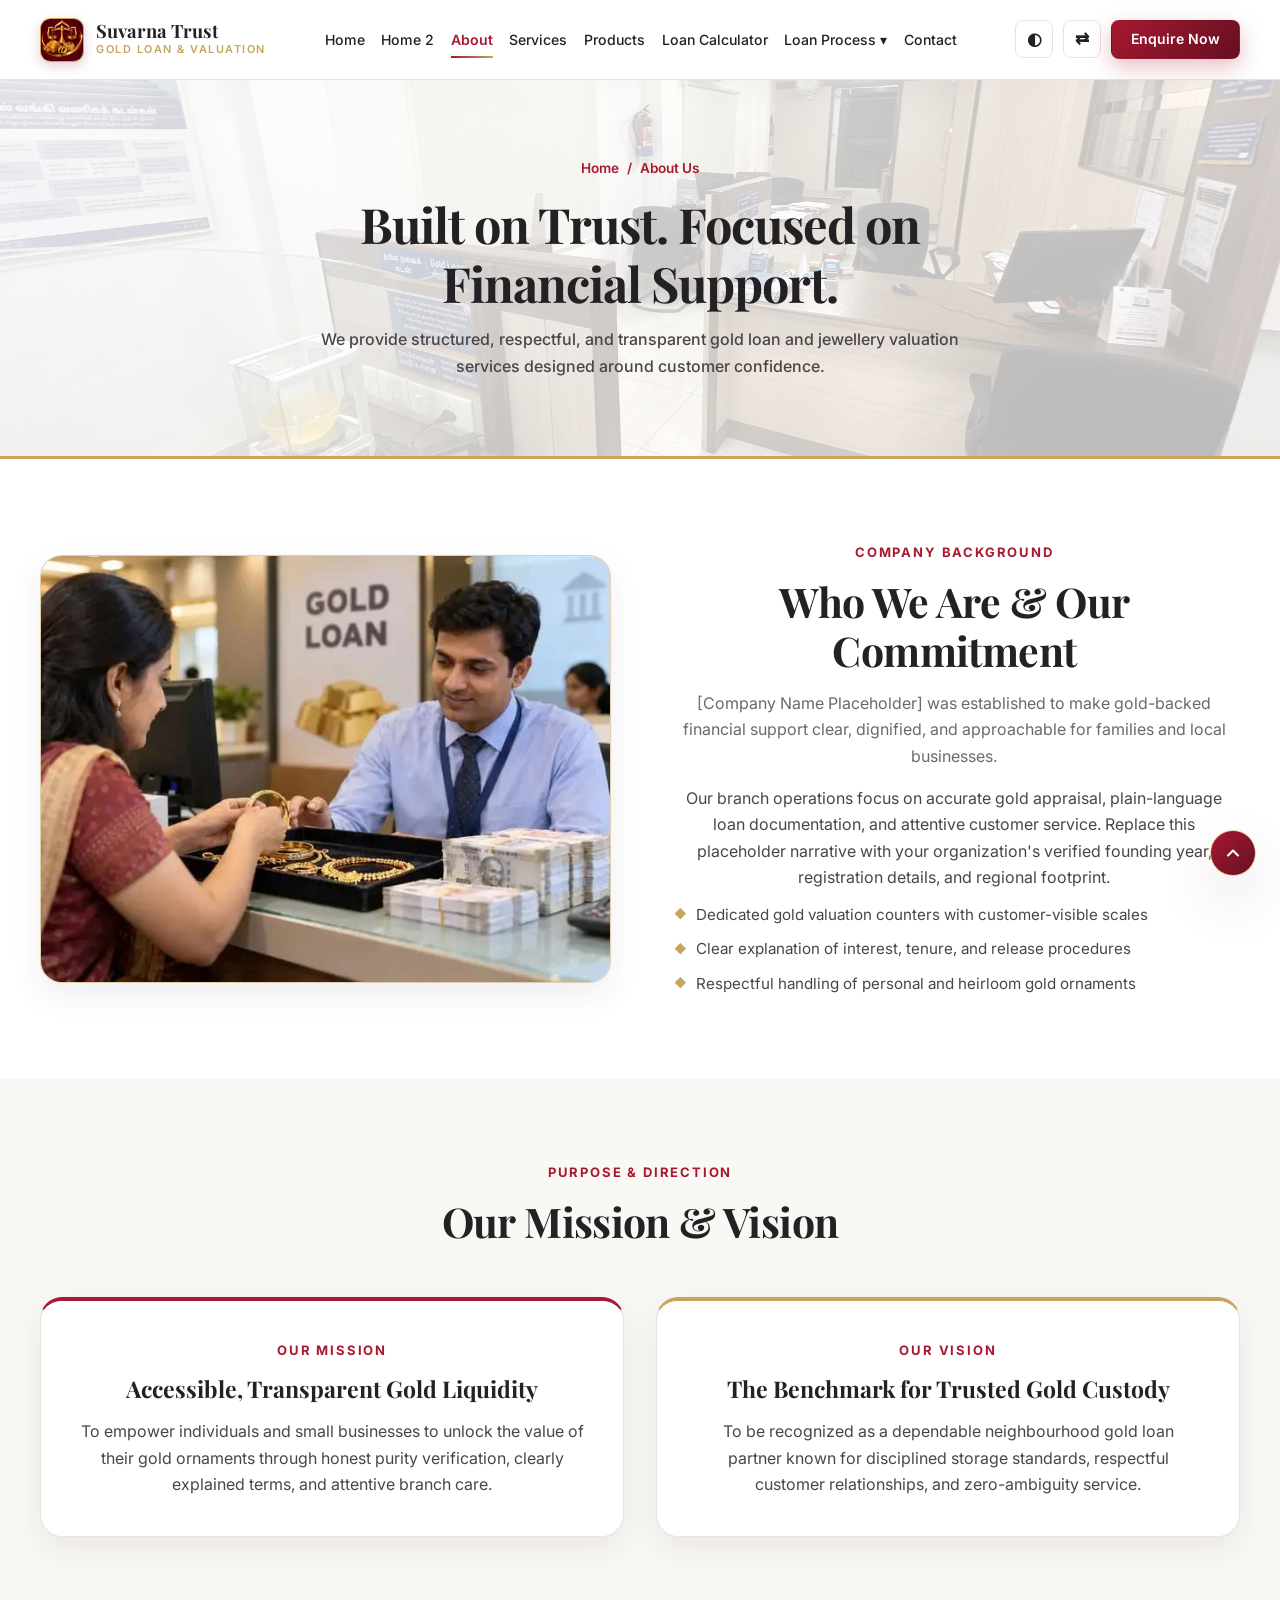
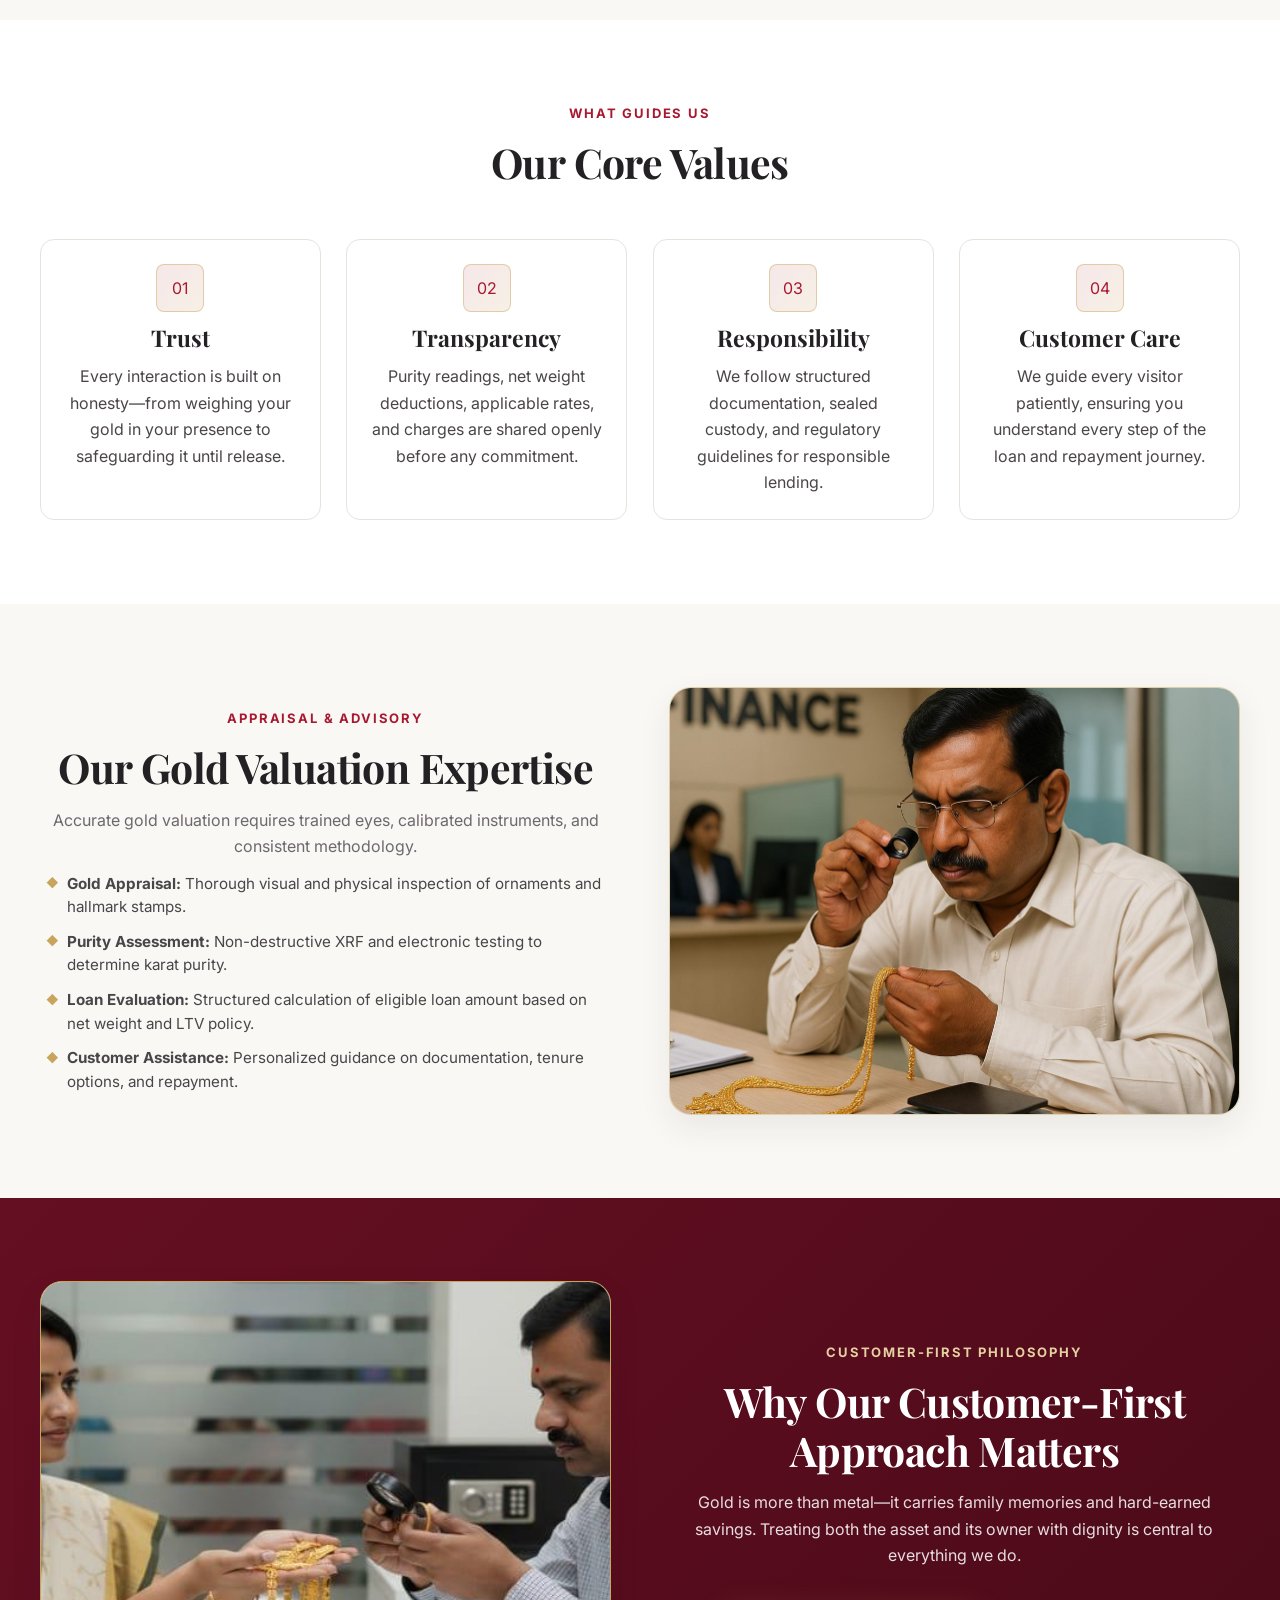
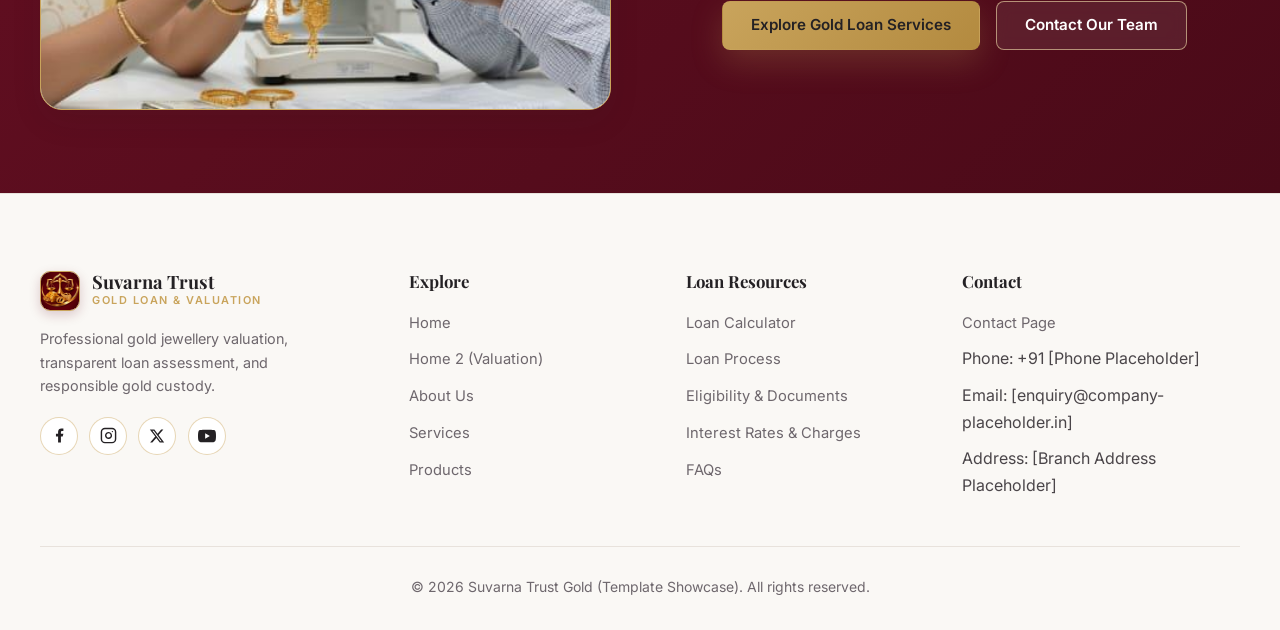
==== commit 5f416c1a: "SECOND COMMIT" ====
--- a/about.html
+++ b/about.html
@@ -82,17 +82,14 @@
   </aside>
 
   <main>
-    <!-- SECTION 01 — ABOUT HERO (image-28.png) -->
+    <!-- SECTION 01 — ABOUT HERO (image-28.png bright background) -->
     <section class="page-hero">
-      <div class="container grid-split">
-        <div>
-          <nav class="breadcrumb" aria-label="Breadcrumb"><a href="index.html">Home</a> <span>/</span> <span>About Us</span></nav>
-          <h1>Built on Trust. Focused on Financial Support.</h1>
-          <p>We provide structured, respectful, and transparent gold loan and jewellery valuation services designed around customer confidence.</p>
-        </div>
-        <div class="page-hero-media">
-          <img src="images/image-28.png" alt="Professional gold loan branch counter and enclosed appraisal station">
-        </div>
+      <img class="page-hero-bg" src="images/image-28.png" alt="Professional gold loan branch counter and enclosed appraisal station">
+      <div class="page-hero-overlay" aria-hidden="true"></div>
+      <div class="container" style="max-width:820px;">
+        <nav class="breadcrumb" aria-label="Breadcrumb"><a href="index.html">Home</a> <span>/</span> <span>About Us</span></nav>
+        <h1>Built on Trust. Focused on Financial Support.</h1>
+        <p>We provide structured, respectful, and transparent gold loan and jewellery valuation services designed around customer confidence.</p>
       </div>
     </section>
 
--- a/assets/css/style.css
+++ b/assets/css/style.css
@@ -1162,26 +1162,69 @@
   animation: floatGentle 5.5s ease-in-out infinite reverse;
 }
 
-/* Inner Page Hero */
+/* Inner Page Hero (Bright Image Background in Both Light & Dark Modes) */
 .page-hero {
-  background: linear-gradient(135deg, var(--burgundy) 0%, var(--burgundy-deep) 100%);
-  color: #FFFFFF;
-  padding-block: clamp(3rem, 5.5vw, 4.75rem);
+  background: #FAF8F5;
+  color: #242124;
+  padding-block: clamp(3.5rem, 6vw, 5.25rem);
   border-bottom: 3px solid var(--champagne);
   position: relative;
   overflow: hidden;
 }
 
+.page-hero-bg {
+  position: absolute;
+  inset: 0;
+  width: 100%;
+  height: 100%;
+  object-fit: cover;
+  object-position: center;
+  filter: brightness(1.06) saturate(1.04);
+  z-index: 0;
+  pointer-events: none;
+}
+
+.page-hero-overlay {
+  position: absolute;
+  inset: 0;
+  z-index: 1;
+  background: linear-gradient(135deg, rgba(255, 255, 255, 0.84) 0%, rgba(250, 248, 245, 0.74) 100%);
+  pointer-events: none;
+}
+
+.page-hero .container {
+  position: relative;
+  z-index: 2;
+}
+
 .page-hero h1 {
-  color: #FFFFFF;
+  color: #242124;
   font-size: clamp(2rem, 3.8vw, 3.25rem);
 }
 
 .page-hero p {
-  color: var(--text-on-dark-muted);
-  max-width: 620px;
+  color: #4A4549;
+  max-width: 660px;
   margin-top: 0.9rem;
   margin-inline: auto;
+  font-weight: 500;
+}
+
+.page-hero .breadcrumb {
+  color: #A71930;
+  font-weight: 600;
+}
+
+.page-hero .btn-outline-light {
+  color: #242124;
+  border-color: #242124;
+  background: rgba(255, 255, 255, 0.7);
+}
+
+.page-hero .btn-outline-light:hover {
+  background: var(--ruby);
+  border-color: var(--ruby);
+  color: #FFFFFF;
 }
 
 .page-hero .container[style*="max-width"] {
